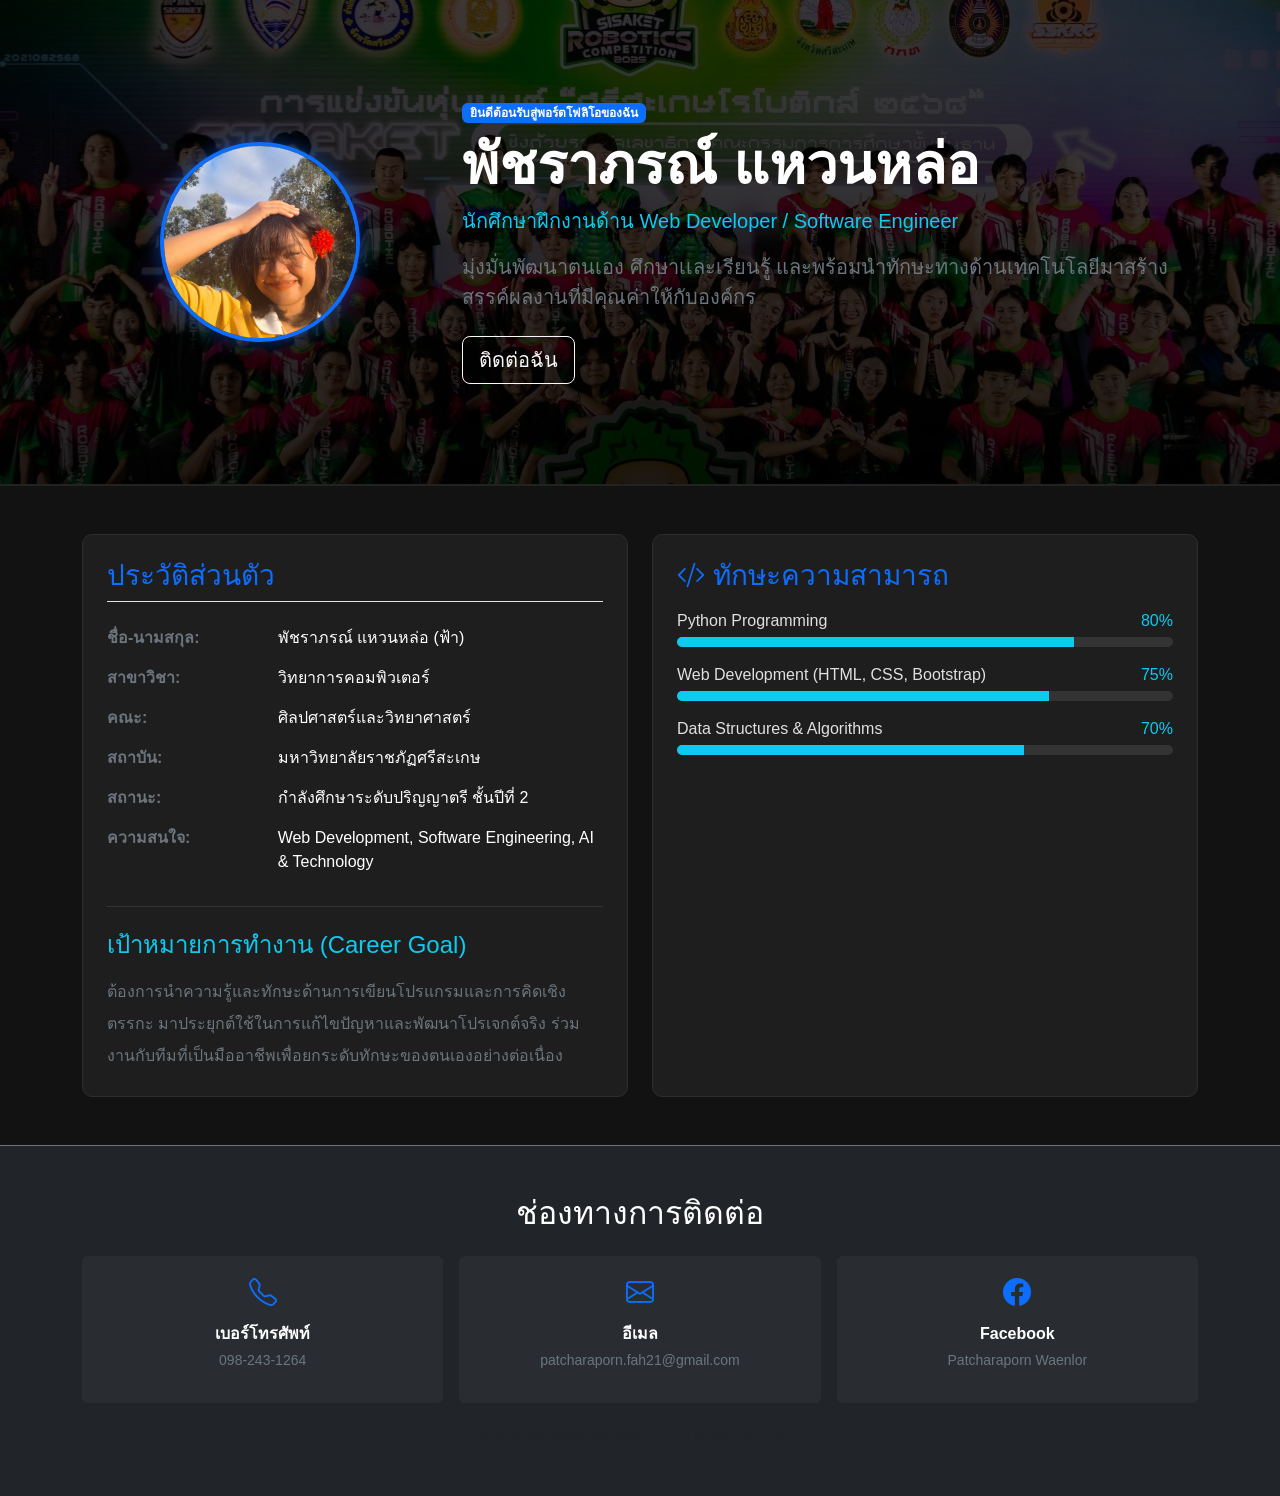
==== index.html @ 84459c8b "work commit" ====
<!DOCTYPE html>
<html lang="th">

<head>
    <meta charset="UTF-8">
    <meta name="viewport" content="width=device-width, initial-scale=1.0">
    <title>Resume - สมัครงาน</title>
    <link href="https://cdn.jsdelivr.net/npm/bootstrap@5.3.2/dist/css/bootstrap.min.css" rel="stylesheet">
    <link rel="stylesheet" href="https://cdn.jsdelivr.net/npm/bootstrap-icons@1.11.1/font/bootstrap-icons.css">

    <style>
        body {
            background-color: #121212;
            /* พื้นหลังสีดำเข้ม */
            color: #e0e0e0;
            /* ตัวอักษรสีขาวนวล อ่านง่าย */
            font-family: 'Segoe UI', Tahoma, Geneva, Verdana, sans-serif;
        }

        /* สไตล์สำหรับ Hero Section (พื้นหลังรูปภาพกลุ่มกิจกรรม) */
        .hero-section {
            background: linear-gradient(rgba(0, 0, 0, 0.75), rgba(0, 0, 0, 0.85)), url('719851928_27039011022431232_2457477531549221813_n.jpg') no-repeat center center/cover;
            padding: 100px 0;
            border-bottom: 2px solid #222;
        }

        /* รูปโปรไฟล์ (รูปเสื้อสีเหลือง) */
        .profile-img {
            width: 200px;
            height: 200px;
            object-fit: cover;
            object-position: center 85%;
            border: 4px solid #0d6efd;
            /* เส้นขอบสีน้ำเงิน Bootstrap */
            box-shadow: 0px 0px 20px rgba(13, 110, 253, 0.5);
        }

        /* การ์ดในส่วนเนื้อหา */
        .card-custom {
            background-color: #1e1e1e;
            border: 1px solid #2d2d2d;
            border-radius: 10px;
            color: #e0e0e0;
            transition: transform 0.3s;
        }

        .card-custom:hover {
            transform: translateY(-5px);
            /* ลูกเล่นขยับขึ้นเมื่อเอาเมาส์วาง */
        }

        /* สไตล์พิเศษสำหรับลิงก์และกล่องในส่วนติดต่อ */
        .contact-link {
            text-decoration: none;
            color: inherit;
            display: block;
        }

        .contact-card {
            transition: background-color 0.3s, transform 0.2s;
        }

        .contact-card:hover {
            background-color: rgba(13, 110, 253, 0.15) !important;
            transform: scale(1.03);
            /* ขยายใหญ่ขึ้นเล็กน้อยเวลาเมาส์ชี้ */
        }
    </style>
</head>

<body>

    <header class="hero-section text-center text-md-start">
        <div class="container">
            <div class="row align-items-center">
                <div class="col-md-4 text-center mb-4 mb-md-0">
                    <img src="719532316_2235147657306105_5451589519762716759_n.jpg" alt="Profile Picture"
                        class="rounded-circle profile-img">
                </div>
                <div class="col-md-8">
                    <span class="badge bg-primary mb-2">ยินดีต้อนรับสู่พอร์ตโฟลิโอของฉัน</span>
                    <h1 class="display-4 fw-bold text-white">พัชราภรณ์ แหวนหล่อ</h1>
                    <p class="lead text-info">นักศึกษาฝึกงานด้าน Web Developer / Software Engineer</p>
                    <p class="text-secondary fs-5">
                        มุ่งมั่นพัฒนาตนเอง ศึกษาเเละเรียนรู้
                        และพร้อมนำทักษะทางด้านเทคโนโลยีมาสร้างสรรค์ผลงานที่มีคุณค่าให้กับองค์กร
                    </p>
                    <a href="#contact" class="btn btn-outline-light btn-lg mt-2">ติดต่อฉัน</a>
                </div>
            </div>
        </div>
    </header>

    <main class="container my-5">
        <div class="row g-4">

            <div class="col-md-6">
                <div class="card card-custom h-100 p-4">
                    <h3 class="text-primary mb-4 border-bottom pb-2">ประวัติส่วนตัว</h3>

                    <div class="row g-3 mb-2">
                        <div class="col-sm-4 text-secondary fw-bold">ชื่อ-นามสกุล:</div>
                        <div class="col-sm-8 text-white">พัชราภรณ์ แหวนหล่อ (ฟ้า)</div>

                        <div class="col-sm-4 text-secondary fw-bold">สาขาวิชา:</div>
                        <div class="col-sm-8 text-white">วิทยาการคอมพิวเตอร์</div>

                        <div class="col-sm-4 text-secondary fw-bold">คณะ:</div>
                        <div class="col-sm-8 text-white">ศิลปศาสตร์และวิทยาศาสตร์</div>

                        <div class="col-sm-4 text-secondary fw-bold">สถาบัน:</div>
                        <div class="col-sm-8 text-white">มหาวิทยาลัยราชภัฏศรีสะเกษ</div>

                        <div class="col-sm-4 text-secondary fw-bold">สถานะ:</div>
                        <div class="col-sm-8 text-white">กำลังศึกษาระดับปริญญาตรี ชั้นปีที่ 2</div>

                        <div class="col-sm-4 text-secondary fw-bold">ความสนใจ:</div>
                        <div class="col-sm-8 text-white">Web Development, Software Engineering, AI & Technology</div>
                    </div>

                    <hr class="text-secondary my-4">

                    <h4 class="text-info mb-3">เป้าหมายการทำงาน (Career Goal)</h4>
                    <p class="text-secondary lh-lg mb-0">
                        ต้องการนำความรู้และทักษะด้านการเขียนโปรแกรมและการคิดเชิงตรรกะ
                        มาประยุกต์ใช้ในการแก้ไขปัญหาและพัฒนาโปรเจกต์จริง
                        ร่วมงานกับทีมที่เป็นมืออาชีพเพื่อยกระดับทักษะของตนเองอย่างต่อเนื่อง
                    </p>
                </div>
            </div>

            <div class="col-md-6">
                <div class="card card-custom h-100 p-4">
                    <h3 class="text-primary mb-3"><i class="bi bi-code-slash me-2"></i>ทักษะความสามารถ</h3>

                    <div class="mb-3">
                        <div class="d-flex justify-content-between mb-1">
                            <span>Python Programming</span>
                            <span class="text-info">80%</span>
                        </div>
                        <div class="progress" style="height: 10px; background-color: #333;">
                            <div class="progress-bar bg-info" style="width: 80%"></div>
                        </div>
                    </div>

                    <div class="mb-3">
                        <div class="d-flex justify-content-between mb-1">
                            <span>Web Development (HTML, CSS, Bootstrap)</span>
                            <span class="text-info">75%</span>
                        </div>
                        <div class="progress" style="height: 10px; background-color: #333;">
                            <div class="progress-bar bg-info" style="width: 75%"></div>
                        </div>
                    </div>

                    <div class="mb-3">
                        <div class="d-flex justify-content-between mb-1">
                            <span>Data Structures & Algorithms</span>
                            <span class="text-info">70%</span>
                        </div>
                        <div class="progress" style="height: 10px; background-color: #333;">
                            <div class="progress-bar bg-info" style="width: 70%"></div>
                        </div>
                    </div>
                </div>
            </div>

        </div>
    </main>

    <footer id="contact" class="bg-dark text-center py-5 border-top border-secondary">
        <div class="container">
            <h2 class="text-white mb-4">ช่องทางการติดต่อ</h2>
            <div class="row justify-content-center g-3 mb-4">
                <div class="col-md-4 col-sm-6">
                    <a href="tel:0982431264" class="contact-link">
                        <div class="p-3 bg-secondary bg-opacity-10 rounded contact-card text-center h-100">
                            <i class="bi bi-telephone text-primary fs-3"></i>
                            <p class="mt-2 mb-0 fw-bold text-white">เบอร์โทรศัพท์</p>
                            <p class="text-secondary small mt-1">098-243-1264</p>
                        </div>
                    </a>
                </div>
                <div class="col-md-4 col-sm-6">
                    <a href="mailto:patcharaporn.fah21@gmail.com" class="contact-link">
                        <div class="p-3 bg-secondary bg-opacity-10 rounded contact-card text-center h-100">
                            <i class="bi bi-envelope text-primary fs-3"></i>
                            <p class="mt-2 mb-0 fw-bold text-white">อีเมล</p>
                            <p class="text-secondary small mt-1">patcharaporn.fah21@gmail.com</p>
                        </div>
                    </a>
                </div>
                <div class="col-md-4 col-sm-6">
                    <a href="https://www.facebook.com/your.username" target="_blank" class="contact-link">
                        <div class="p-3 bg-secondary bg-opacity-10 rounded contact-card text-center h-100">
                            <i class="bi bi-facebook text-primary fs-3"></i>
                            <p class="mt-2 mb-0 fw-bold text-white">Facebook</p>
                            <p class="text-secondary small mt-1">Patcharaporn Waenlor</p>
                        </div>
                    </a>
                </div>
            </div>
            <p class="text-muted small mb-0">&copy; 2026 Patcharaporn Waenlor. All Rights Reserved.</p>
        </div>
    </footer>

    <script src="https://cdn.jsdelivr.net/npm/bootstrap@5.3.2/dist/js/bootstrap.bundle.min.js"></script>
</body>

</html>
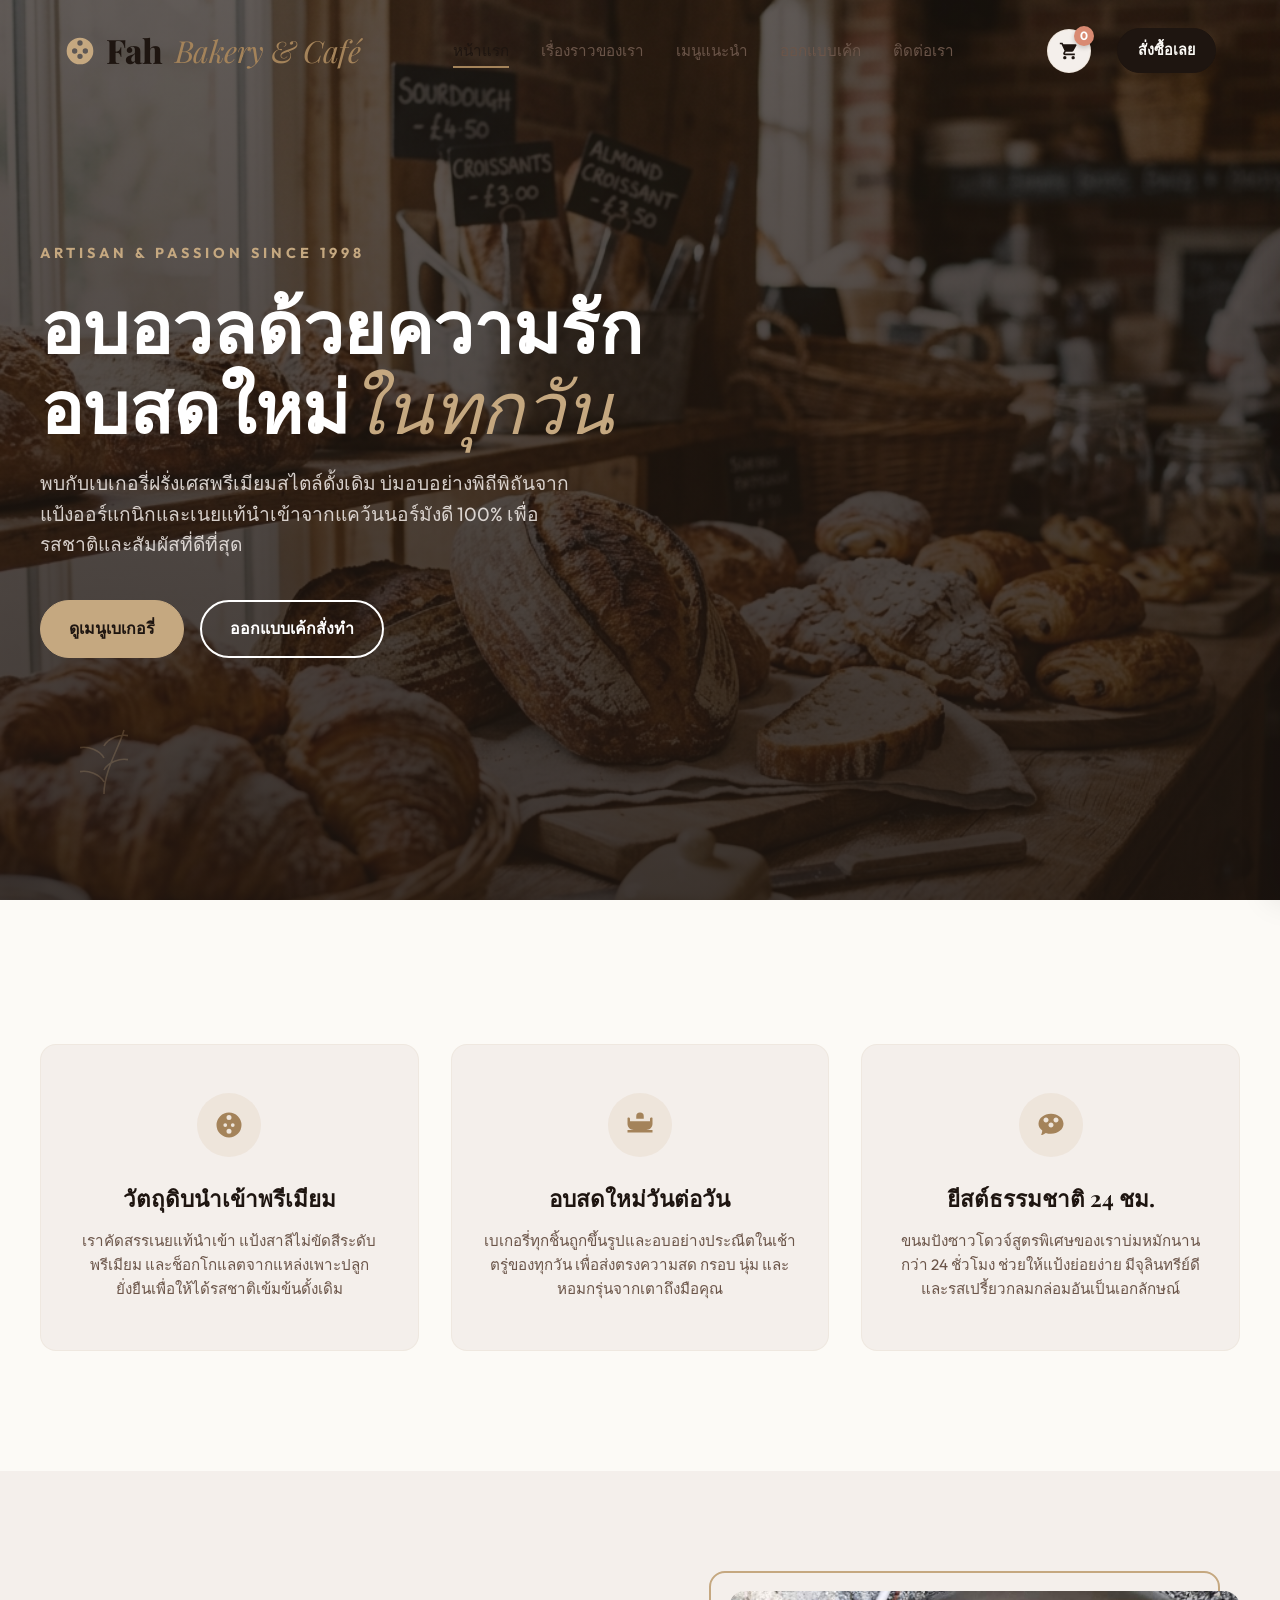
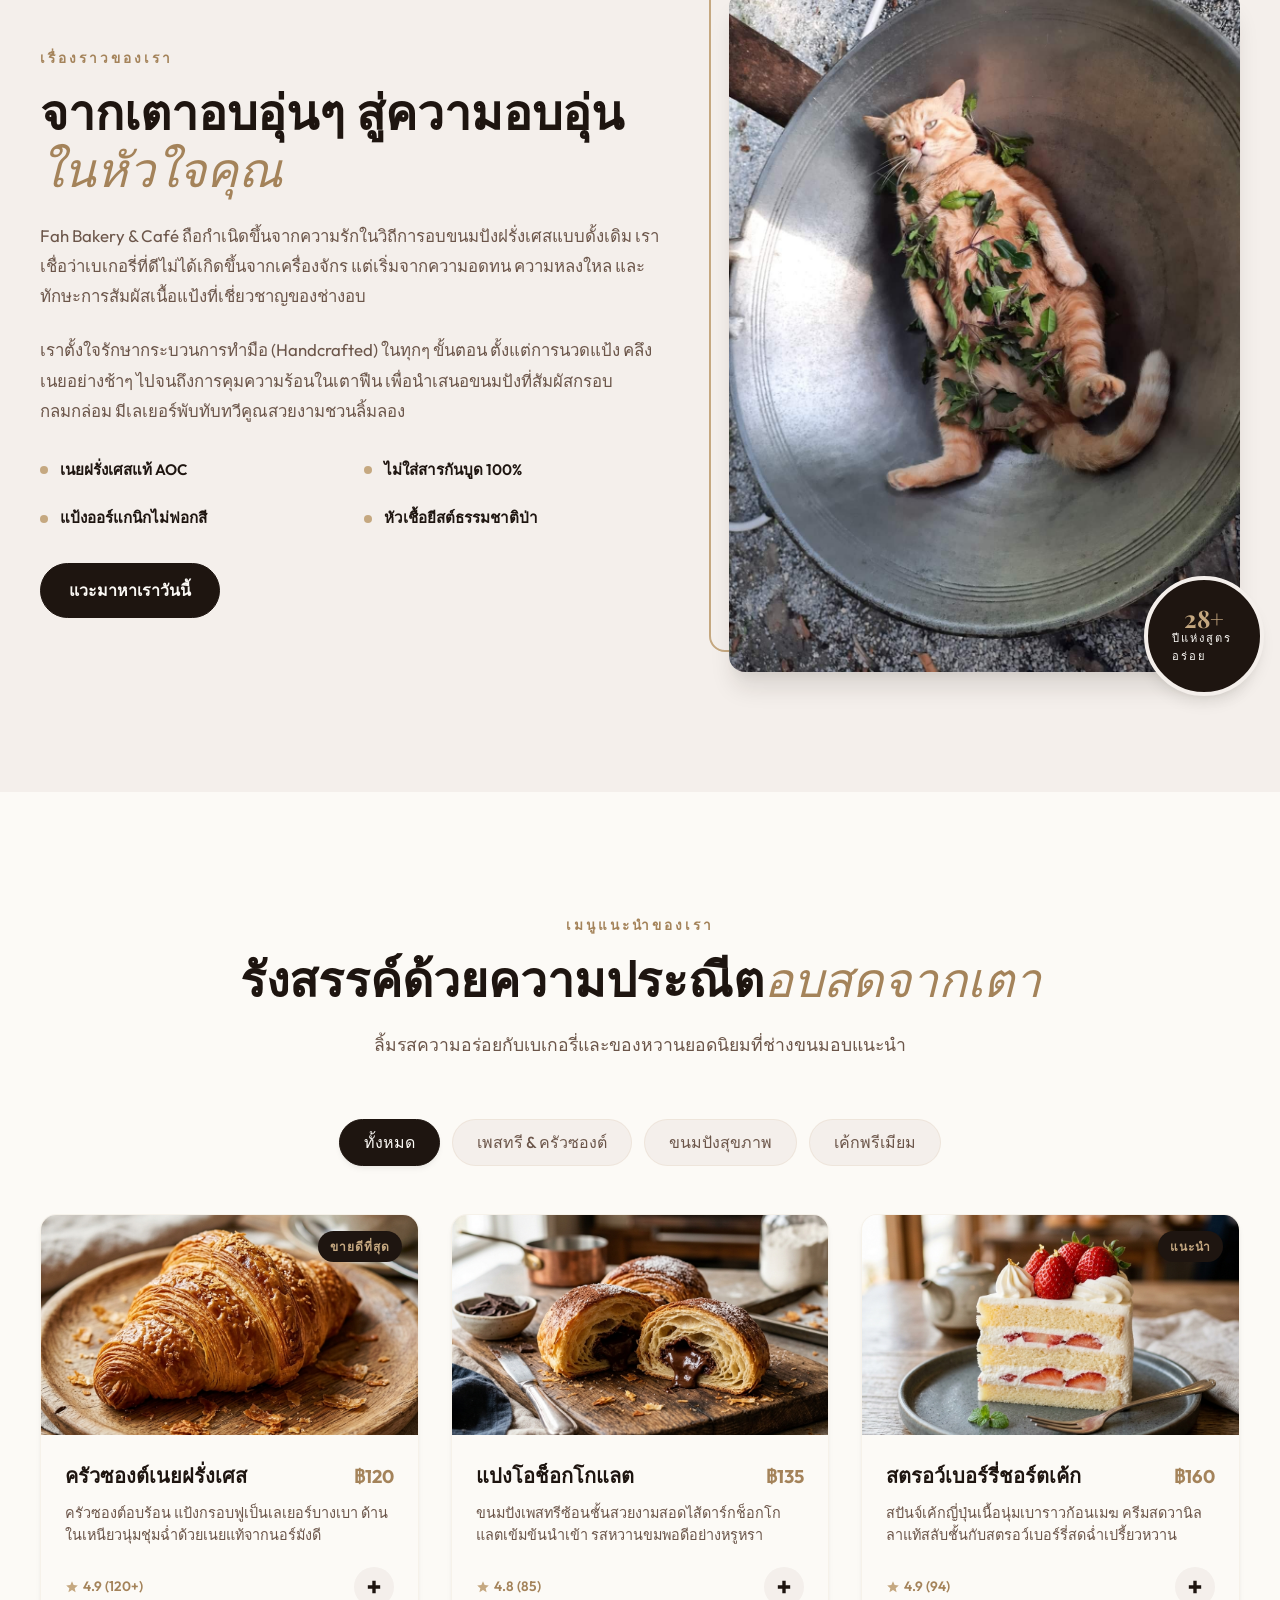
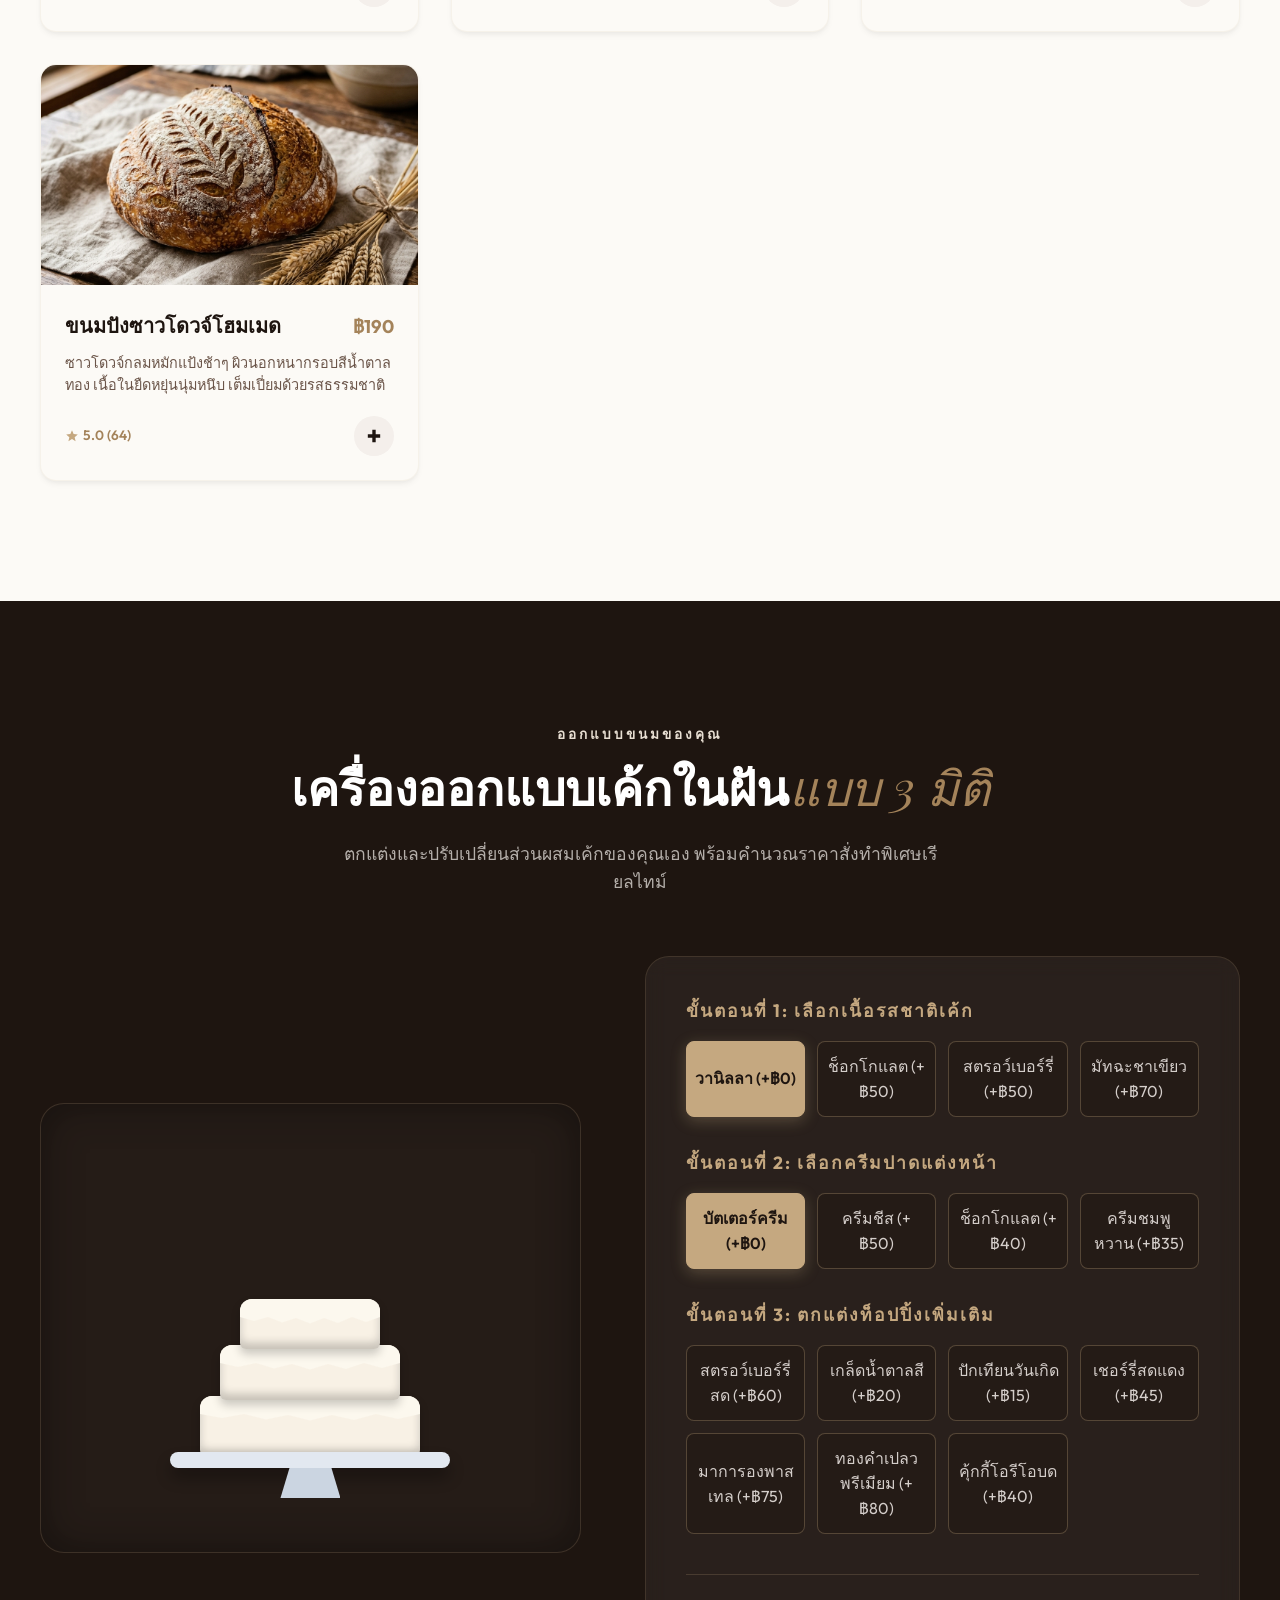
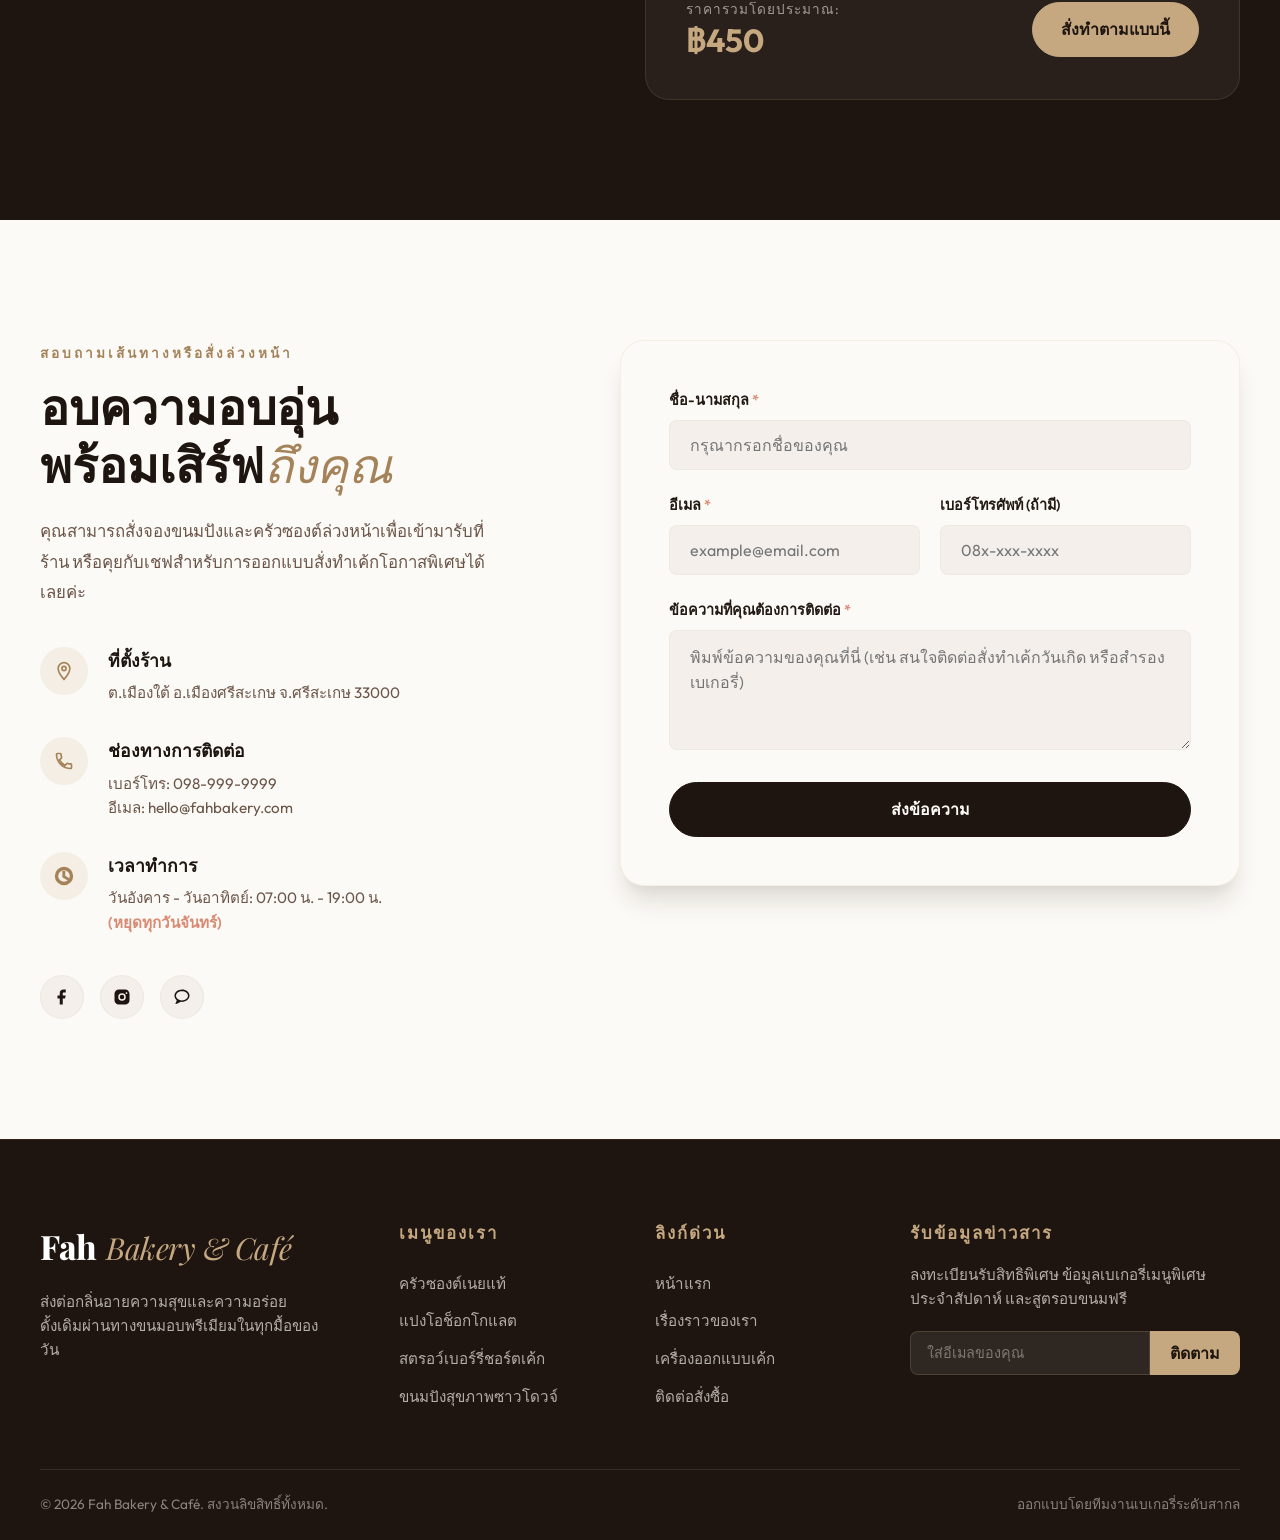
==== commit dd114188: "send homework" ====
--- a/index.html
+++ b/index.html
@@ -4,207 +4,719 @@
 <head>
     <meta charset="UTF-8">
     <meta name="viewport" content="width=device-width, initial-scale=1.0">
-    <title>Resume - สมัครงาน</title>
-    <link href="https://cdn.jsdelivr.net/npm/bootstrap@5.3.2/dist/css/bootstrap.min.css" rel="stylesheet">
-    <link rel="stylesheet" href="https://cdn.jsdelivr.net/npm/bootstrap-icons@1.11.1/font/bootstrap-icons.css">
-
-    <style>
-        body {
-            background-color: #121212;
-            /* พื้นหลังสีดำเข้ม */
-            color: #e0e0e0;
-            /* ตัวอักษรสีขาวนวล อ่านง่าย */
-            font-family: 'Segoe UI', Tahoma, Geneva, Verdana, sans-serif;
-        }
-
-        /* สไตล์สำหรับ Hero Section (พื้นหลังรูปภาพกลุ่มกิจกรรม) */
-        .hero-section {
-            background: linear-gradient(rgba(0, 0, 0, 0.75), rgba(0, 0, 0, 0.85)), url('719851928_27039011022431232_2457477531549221813_n.jpg') no-repeat center center/cover;
-            padding: 100px 0;
-            border-bottom: 2px solid #222;
-        }
-
-        /* รูปโปรไฟล์ (รูปเสื้อสีเหลือง) */
-        .profile-img {
-            width: 200px;
-            height: 200px;
-            object-fit: cover;
-            object-position: center 85%;
-            border: 4px solid #0d6efd;
-            /* เส้นขอบสีน้ำเงิน Bootstrap */
-            box-shadow: 0px 0px 20px rgba(13, 110, 253, 0.5);
-        }
-
-        /* การ์ดในส่วนเนื้อหา */
-        .card-custom {
-            background-color: #1e1e1e;
-            border: 1px solid #2d2d2d;
-            border-radius: 10px;
-            color: #e0e0e0;
-            transition: transform 0.3s;
-        }
-
-        .card-custom:hover {
-            transform: translateY(-5px);
-            /* ลูกเล่นขยับขึ้นเมื่อเอาเมาส์วาง */
-        }
-
-        /* สไตล์พิเศษสำหรับลิงก์และกล่องในส่วนติดต่อ */
-        .contact-link {
-            text-decoration: none;
-            color: inherit;
-            display: block;
-        }
-
-        .contact-card {
-            transition: background-color 0.3s, transform 0.2s;
-        }
-
-        .contact-card:hover {
-            background-color: rgba(13, 110, 253, 0.15) !important;
-            transform: scale(1.03);
-            /* ขยายใหญ่ขึ้นเล็กน้อยเวลาเมาส์ชี้ */
-        }
-    </style>
+    <title>Fah Bakery & Café | ร้านเบเกอรี่พรีเมียมสไตล์ฝรั่งเศส อบสดใหม่ทุกวัน</title>
+    <meta name="description"
+        content="สัมผัสรสชาติความอร่อยระดับพรีเมียมจากเบเกอรี่อบสดใหม่สไตล์ปารีเซียง ครัวซองต์เนยแท้ เค้กวันเกิดออกแบบเองได้ และขนมปังซาวโดวจ์ธรรมชาติที่ Fah Bakery & Café">
+    <link rel="stylesheet" href="style.css">
 </head>
 
 <body>
 
-    <header class="hero-section text-center text-md-start">
+    <!-- --- HEADER / NAV BAR --- -->
+    <header>
+        <div class="nav-container">
+            <a href="#home" class="logo">
+                <svg class="logo-icon" viewBox="0 0 24 24">
+                    <path
+                        d="M12,2A10,10 0 0,0 2,12A10,10 0 0,0 12,22A10,10 0 0,0 22,12A10,10 0 0,0 12,2M12,4A2,2 0 0,1 14,6A2,2 0 0,1 12,8A2,2 0 0,1 10,6A2,2 0 0,1 12,4M12,18A2,2 0 0,1 10,16A2,2 0 0,1 12,14A2,2 0 0,1 14,16A2,2 0 0,1 12,18M16,10A2,2 0 0,1 18,12A2,2 0 0,1 16,14A2,2 0 0,1 14,12A2,2 0 0,1 16,10M8,10A2,2 0 0,1 10,12A2,2 0 0,1 8,14A2,2 0 0,1 6,12A2,2 0 0,1 8,10Z" />
+                </svg>
+                Fah <span>Bakery & Café</span>
+            </a>
+
+            <ul class="nav-links" id="navLinks">
+                <li><a href="#home" class="active">หน้าแรก</a></li>
+                <li><a href="#story">เรื่องราวของเรา</a></li>
+                <li><a href="#menu">เมนูแนะนํา</a></li>
+                <li><a href="#customizer">ออกแบบเค้ก</a></li>
+                <li><a href="#contact">ติดต่อเรา</a></li>
+            </ul>
+
+            <div class="nav-actions">
+                <button class="cart-trigger" id="cartTrigger" aria-label="เปิดตะกร้าสินค้า" style="margin-right: 10px;">
+                    <svg viewBox="0 0 24 24" style="width:20px; height:20px; fill:currentColor;">
+                        <path
+                            d="M17,18A2,2 0 0,1 19,20A2,2 0 0,1 17,22C15.89,22 15,21.1 15,20C15,18.89 15.89,18 17,18M1,2H4.27L5.21,4H20A1,1 0 0,1 21,5C21,5.17 20.95,5.34 20.88,5.5L17.3,11.97C16.96,12.58 16.3,13 15.55,13H8.1L7.2,14.63L7.17,14.75A0.25,0.25 0 0,0 7.42,15H19V17H7A2,2 0 0,1 5,15C5,14.65 5.09,14.32 5.24,14.04L6.6,11.59L3,4H1V2M7,18A2,2 0 0,1 9,20A2,2 0 0,1 7,22C5.89,22 5,21.1 5,20C5,18.89 5.89,18 7,18Z" />
+                    </svg>
+                    <span class="cart-badge" id="cartBadge">0</span>
+                </button>
+                <a href="#menu" class="btn btn-primary" style="padding: 10px 20px; font-size: 0.9rem;">สั่งซื้อเลย</a>
+                <button class="menu-toggle" id="menuToggle" aria-label="Toggle Menu">
+                    <span></span>
+                    <span></span>
+                    <span></span>
+                </button>
+            </div>
+        </div>
+    </header>
+
+    <!-- --- HERO SECTION --- -->
+    <section id="home" class="hero">
+        <div class="hero-bg"></div>
+        <div class="floating-element wheat-float-1">
+            <svg viewBox="0 0 100 100" fill="none" stroke="rgba(197, 168, 128, 0.4)" stroke-width="2">
+                <path
+                    d="M50 90 C50 60 70 30 75 10 M50 75 C45 65 30 60 20 62 M50 60 C55 50 70 45 80 47 M50 45 C45 35 30 30 20 32 M50 30 C55 20 70 15 80 17" />
+            </svg>
+        </div>
+
         <div class="container">
-            <div class="row align-items-center">
-                <div class="col-md-4 text-center mb-4 mb-md-0">
-                    <img src="719532316_2235147657306105_5451589519762716759_n.jpg" alt="Profile Picture"
-                        class="rounded-circle profile-img">
-                </div>
-                <div class="col-md-8">
-                    <span class="badge bg-primary mb-2">ยินดีต้อนรับสู่พอร์ตโฟลิโอของฉัน</span>
-                    <h1 class="display-4 fw-bold text-white">พัชราภรณ์ แหวนหล่อ</h1>
-                    <p class="lead text-info">นักศึกษาฝึกงานด้าน Web Developer / Software Engineer</p>
-                    <p class="text-secondary fs-5">
-                        มุ่งมั่นพัฒนาตนเอง ศึกษาเเละเรียนรู้
-                        และพร้อมนำทักษะทางด้านเทคโนโลยีมาสร้างสรรค์ผลงานที่มีคุณค่าให้กับองค์กร
-                    </p>
-                    <a href="#contact" class="btn btn-outline-light btn-lg mt-2">ติดต่อฉัน</a>
-                </div>
-            </div>
-        </div>
-    </header>
-
-    <main class="container my-5">
-        <div class="row g-4">
-
-            <div class="col-md-6">
-                <div class="card card-custom h-100 p-4">
-                    <h3 class="text-primary mb-4 border-bottom pb-2">ประวัติส่วนตัว</h3>
-
-                    <div class="row g-3 mb-2">
-                        <div class="col-sm-4 text-secondary fw-bold">ชื่อ-นามสกุล:</div>
-                        <div class="col-sm-8 text-white">พัชราภรณ์ แหวนหล่อ (ฟ้า)</div>
-
-                        <div class="col-sm-4 text-secondary fw-bold">สาขาวิชา:</div>
-                        <div class="col-sm-8 text-white">วิทยาการคอมพิวเตอร์</div>
-
-                        <div class="col-sm-4 text-secondary fw-bold">คณะ:</div>
-                        <div class="col-sm-8 text-white">ศิลปศาสตร์และวิทยาศาสตร์</div>
-
-                        <div class="col-sm-4 text-secondary fw-bold">สถาบัน:</div>
-                        <div class="col-sm-8 text-white">มหาวิทยาลัยราชภัฏศรีสะเกษ</div>
-
-                        <div class="col-sm-4 text-secondary fw-bold">สถานะ:</div>
-                        <div class="col-sm-8 text-white">กำลังศึกษาระดับปริญญาตรี ชั้นปีที่ 2</div>
-
-                        <div class="col-sm-4 text-secondary fw-bold">ความสนใจ:</div>
-                        <div class="col-sm-8 text-white">Web Development, Software Engineering, AI & Technology</div>
-                    </div>
-
-                    <hr class="text-secondary my-4">
-
-                    <h4 class="text-info mb-3">เป้าหมายการทำงาน (Career Goal)</h4>
-                    <p class="text-secondary lh-lg mb-0">
-                        ต้องการนำความรู้และทักษะด้านการเขียนโปรแกรมและการคิดเชิงตรรกะ
-                        มาประยุกต์ใช้ในการแก้ไขปัญหาและพัฒนาโปรเจกต์จริง
-                        ร่วมงานกับทีมที่เป็นมืออาชีพเพื่อยกระดับทักษะของตนเองอย่างต่อเนื่อง
-                    </p>
-                </div>
-            </div>
-
-            <div class="col-md-6">
-                <div class="card card-custom h-100 p-4">
-                    <h3 class="text-primary mb-3"><i class="bi bi-code-slash me-2"></i>ทักษะความสามารถ</h3>
-
-                    <div class="mb-3">
-                        <div class="d-flex justify-content-between mb-1">
-                            <span>Python Programming</span>
-                            <span class="text-info">80%</span>
-                        </div>
-                        <div class="progress" style="height: 10px; background-color: #333;">
-                            <div class="progress-bar bg-info" style="width: 80%"></div>
-                        </div>
-                    </div>
-
-                    <div class="mb-3">
-                        <div class="d-flex justify-content-between mb-1">
-                            <span>Web Development (HTML, CSS, Bootstrap)</span>
-                            <span class="text-info">75%</span>
-                        </div>
-                        <div class="progress" style="height: 10px; background-color: #333;">
-                            <div class="progress-bar bg-info" style="width: 75%"></div>
-                        </div>
-                    </div>
-
-                    <div class="mb-3">
-                        <div class="d-flex justify-content-between mb-1">
-                            <span>Data Structures & Algorithms</span>
-                            <span class="text-info">70%</span>
-                        </div>
-                        <div class="progress" style="height: 10px; background-color: #333;">
-                            <div class="progress-bar bg-info" style="width: 70%"></div>
-                        </div>
-                    </div>
-                </div>
-            </div>
-
-        </div>
-    </main>
-
-    <footer id="contact" class="bg-dark text-center py-5 border-top border-secondary">
+            <div class="hero-content">
+                <span class="hero-tagline">Artisan & Passion Since 1998</span>
+                <h1 class="hero-title">อบอวลด้วยความรัก<br>อบสดใหม่<span>ในทุกวัน</span></h1>
+                <p class="hero-desc">พบกับเบเกอรี่ฝรั่งเศสพรีเมียมสไตล์ดั้งเดิม
+                    บ่มอบอย่างพิถีพิถันจากแป้งออร์แกนิกและเนยแท้นำเข้าจากแคว้นนอร์มังดี 100%
+                    เพื่อรสชาติและสัมผัสที่ดีที่สุด</p>
+                <div class="hero-ctas">
+                    <a href="#menu" class="btn btn-accent">ดูเมนูเบเกอรี่</a>
+                    <a href="#customizer" class="btn btn-secondary"
+                        style="border-color: #FFF; color: #FFF;">ออกแบบเค้กสั่งทำ</a>
+                </div>
+            </div>
+        </div>
+    </section>
+
+    <!-- --- VALUES / FEATURES SECTION --- -->
+    <section class="section">
         <div class="container">
-            <h2 class="text-white mb-4">ช่องทางการติดต่อ</h2>
-            <div class="row justify-content-center g-3 mb-4">
-                <div class="col-md-4 col-sm-6">
-                    <a href="tel:0982431264" class="contact-link">
-                        <div class="p-3 bg-secondary bg-opacity-10 rounded contact-card text-center h-100">
-                            <i class="bi bi-telephone text-primary fs-3"></i>
-                            <p class="mt-2 mb-0 fw-bold text-white">เบอร์โทรศัพท์</p>
-                            <p class="text-secondary small mt-1">098-243-1264</p>
-                        </div>
-                    </a>
-                </div>
-                <div class="col-md-4 col-sm-6">
-                    <a href="mailto:patcharaporn.fah21@gmail.com" class="contact-link">
-                        <div class="p-3 bg-secondary bg-opacity-10 rounded contact-card text-center h-100">
-                            <i class="bi bi-envelope text-primary fs-3"></i>
-                            <p class="mt-2 mb-0 fw-bold text-white">อีเมล</p>
-                            <p class="text-secondary small mt-1">patcharaporn.fah21@gmail.com</p>
-                        </div>
-                    </a>
-                </div>
-                <div class="col-md-4 col-sm-6">
-                    <a href="https://www.facebook.com/your.username" target="_blank" class="contact-link">
-                        <div class="p-3 bg-secondary bg-opacity-10 rounded contact-card text-center h-100">
-                            <i class="bi bi-facebook text-primary fs-3"></i>
-                            <p class="mt-2 mb-0 fw-bold text-white">Facebook</p>
-                            <p class="text-secondary small mt-1">Patcharaporn Waenlor</p>
-                        </div>
-                    </a>
-                </div>
-            </div>
-            <p class="text-muted small mb-0">&copy; 2026 Patcharaporn Waenlor. All Rights Reserved.</p>
+            <div class="values-grid reveal">
+                <!-- Card 1 -->
+                <div class="value-card">
+                    <div class="value-icon-wrapper">
+                        <svg class="value-icon" viewBox="0 0 24 24">
+                            <path
+                                d="M12,2A10,10 0 0,0 2,12A10,10 0 0,0 12,22A10,10 0 0,0 22,12A10,10 0 0,0 12,2M12,4A2,2 0 0,1 14,6A2,2 0 0,1 12,8A2,2 0 0,1 10,6A2,2 0 0,1 12,4M15,10.5A1.5,1.5 0 0,1 16.5,12A1.5,1.5 0 0,1 15,13.5A1.5,1.5 0 0,1 13.5,12A1.5,1.5 0 0,1 15,10.5M9,10.5A1.5,1.5 0 0,1 10.5,12A1.5,1.5 0 0,1 9,13.5A1.5,1.5 0 0,1 7.5,12A1.5,1.5 0 0,1 9,10.5M12,15A2,2 0 0,1 14,17A2,2 0 0,1 12,19A2,2 0 0,1 10,17A2,2 0 0,1 12,15Z" />
+                        </svg>
+                    </div>
+                    <h3>วัตถุดิบนำเข้าพรีเมียม</h3>
+                    <p>เราคัดสรรเนยแท้นำเข้า แป้งสาลีไม่ขัดสีระดับพรีเมียม
+                        และช็อกโกแลตจากแหล่งเพาะปลูกยั่งยืนเพื่อให้ได้รสชาติเข้มข้นดั้งเดิม</p>
+                </div>
+
+                <!-- Card 2 -->
+                <div class="value-card">
+                    <div class="value-icon-wrapper">
+                        <svg class="value-icon" viewBox="0 0 24 24">
+                            <path
+                                d="M2,16H22V18H2V16M21.5,6C21.78,6 22,6.22 22,6.5V11C22,13.76 19.76,16 17,16H7C4.24,16 2,13.76 2,11V6.5C2,6.22 2.22,6 2.5,6H3C3.5,6 4,6.5 4,7V9H20V7C20,6.5 20.5,6 21,6H21.5M12,2A3,3 0 0,1 15,5V7H9V5A3,3 0 0,1 12,2Z" />
+                        </svg>
+                    </div>
+                    <h3>อบสดใหม่วันต่อวัน</h3>
+                    <p>เบเกอรี่ทุกชิ้นถูกขึ้นรูปและอบอย่างประณีตในเช้าตรู่ของทุกวัน เพื่อส่งตรงความสด กรอบ นุ่ม
+                        และหอมกรุ่นจากเตาถึงมือคุณ</p>
+                </div>
+
+                <!-- Card 3 -->
+                <div class="value-card">
+                    <div class="value-icon-wrapper">
+                        <svg class="value-icon" viewBox="0 0 24 24">
+                            <path
+                                d="M12 3C6.5 3 2 6.5 2 11C2 13.1 3.1 15 5 16.3C5 17.5 4.3 19.4 4.1 20C4.9 20 6.7 19.1 7.8 18.3C9.1 18.7 10.5 19 12 19C17.5 19 22 15.5 22 11S17.5 3 12 3M12 14C10.9 14 10 13.1 10 12C10 10.9 10.9 10 12 10C13.1 10 14 10.9 14 12C14 13.1 13.1 14 12 14M16 10C14.9 10 14 9.1 14 8C14 6.9 14.9 6 16 6C17.1 6 18 6.9 18 8C18 9.1 17.1 10 16 10M8 10C6.9 10 6 9.1 6 8C6 6.9 6.9 6 8 6C9.1 6 10 6.9 10 8C10 9.1 9.1 10 8 10Z" />
+                        </svg>
+                    </div>
+                    <h3>ยีสต์ธรรมชาติ 24 ชม.</h3>
+                    <p>ขนมปังซาวโดวจ์สูตรพิเศษของเราบ่มหมักนานกว่า 24 ชั่วโมง ช่วยให้แป้งย่อยง่าย
+                        มีจุลินทรีย์ดีและรสเปรี้ยวกลมกล่อมอันเป็นเอกลักษณ์</p>
+                </div>
+            </div>
+        </div>
+    </section>
+
+    <!-- --- STORY / ABOUT SECTION --- -->
+    <section id="story" class="section story">
+        <div class="container">
+            <div class="story-grid">
+                <div class="story-content reveal">
+                    <span class="section-tag">เรื่องราวของเรา</span>
+                    <h2 class="section-title">จากเตาอบอุ่นๆ สู่ความอบอุ่น<span>ในหัวใจคุณ</span></h2>
+                    <p class="story-text">Fah Bakery & Café ถือกำเนิดขึ้นจากความรักในวิถีการอบขนมปังฝรั่งเศสแบบดั้งเดิม
+                        เราเชื่อว่าเบเกอรี่ที่ดีไม่ได้เกิดขึ้นจากเครื่องจักร แต่เริ่มจากความอดทน ความหลงใหล
+                        และทักษะการสัมผัสเนื้อแป้งที่เชี่ยวชาญของช่างอบ</p>
+                    <p class="story-text">เราตั้งใจรักษากระบวนการทำมือ (Handcrafted) ในทุกๆ ขั้นตอน ตั้งแต่การนวดแป้ง
+                        คลึงเนยอย่างช้าๆ ไปจนถึงการคุมความร้อนในเตาฟืน เพื่อนำเสนอขนมปังที่สัมผัสกรอบกลมกล่อม
+                        มีเลเยอร์พับทับทวีคูณสวยงามชวนลิ้มลอง</p>
+
+                    <div class="story-highlights">
+                        <div class="story-highlight-item">
+                            <span></span>
+                            <p>เนยฝรั่งเศสแท้ AOC</p>
+                        </div>
+                        <div class="story-highlight-item">
+                            <span></span>
+                            <p>ไม่ใส่สารกันบูด 100%</p>
+                        </div>
+                        <div class="story-highlight-item">
+                            <span></span>
+                            <p>แป้งออร์แกนิกไม่ฟอกสี</p>
+                        </div>
+                        <div class="story-highlight-item">
+                            <span></span>
+                            <p>หัวเชื้อยีสต์ธรรมชาติป่า</p>
+                        </div>
+                    </div>
+
+                    <a href="#contact" class="btn btn-primary">แวะมาหาเราวันนี้</a>
+                </div>
+
+                <div class="story-image-wrapper reveal" style="transition-delay: 0.2s;">
+                    <div class="story-image-bg"></div>
+                    <img src="assets/lamut.jpg" alt="น้องละมุดแมวส้มพรีเมียม" class="story-image-main">
+                    <div class="story-badge">
+                        <span>28+</span>
+                        <span>ปีแห่งสูตรอร่อย</span>
+                    </div>
+                </div>
+            </div>
+        </div>
+    </section>
+
+    <!-- --- MENU SECTION --- -->
+    <section id="menu" class="section">
+        <div class="container">
+            <div class="text-center">
+                <span class="section-tag">เมนูแนะนำของเรา</span>
+                <h2 class="section-title">รังสรรค์ด้วยความประณีต<span>อบสดจากเตา</span></h2>
+                <p class="section-subtitle">ลิ้มรสความอร่อยกับเบเกอรี่และของหวานยอดนิยมที่ช่างขนมอบแนะนํา</p>
+            </div>
+
+            <!-- Menu Filters -->
+            <div class="menu-filters">
+                <button class="filter-btn active" data-filter="all">ทั้งหมด</button>
+                <button class="filter-btn" data-filter="pastry">เพสทรี & ครัวซองต์</button>
+                <button class="filter-btn" data-filter="bread">ขนมปังสุขภาพ</button>
+                <button class="filter-btn" data-filter="cake">เค้กพรีเมียม</button>
+            </div>
+
+            <!-- Menu Grid -->
+            <div class="menu-grid reveal">
+                <!-- Item 1 -->
+                <div class="menu-card" data-category="pastry">
+                    <div class="menu-card-img-wrapper">
+                        <img src="assets/croissant.png" alt="ครัวซองต์เนยสดฝรั่งเศส">
+                        <span class="menu-card-badge">ขายดีที่สุด</span>
+                    </div>
+                    <div class="menu-card-content">
+                        <div class="menu-card-title-price">
+                            <h3>ครัวซองต์เนยฝรั่งเศส</h3>
+                            <span class="menu-card-price">฿120</span>
+                        </div>
+                        <p class="menu-card-desc">ครัวซองต์อบร้อน แป้งกรอบฟูเป็นเลเยอร์บางเบา
+                            ด้านในเหนียวนุ่มชุ่มฉ่ำด้วยเนยแท้จากนอร์มังดี</p>
+                        <div class="menu-card-action">
+                            <div class="menu-rating">
+                                <svg viewBox="0 0 24 24">
+                                    <path
+                                        d="M12,17.27L18.18,21L16.54,13.97L22,9.24L14.81,8.62L12,2L9.19,8.62L2,9.24L7.45,13.97L5.82,21L12,17.27Z" />
+                                </svg>
+                                <span>4.9 (120+)</span>
+                            </div>
+                            <div class="btn-add-cart" aria-label="เพิ่มครัวซองต์ลงในตะกร้า">
+                                <svg viewBox="0 0 24 24">
+                                    <path d="M19,13H13V19H11V13H5V11H11V5H13V11H19V13Z" />
+                                </svg>
+                            </div>
+                        </div>
+                    </div>
+                </div>
+
+                <!-- Item 2 -->
+                <div class="menu-card" data-category="pastry">
+                    <div class="menu-card-img-wrapper">
+                        <img src="assets/chocolate.png" alt="ช็อกโกแลตแปงโอช็อกโกแลต">
+                    </div>
+                    <div class="menu-card-content">
+                        <div class="menu-card-title-price">
+                            <h3>แปงโอช็อกโกแลต</h3>
+                            <span class="menu-card-price">฿135</span>
+                        </div>
+                        <p class="menu-card-desc">ขนมปังเพสทรีซ้อนชั้นสวยงามสอดไส้ดาร์กช็อกโกแลตเข้มข้นนำเข้า
+                            รสหวานขมพอดีอย่างหรูหรา</p>
+                        <div class="menu-card-action">
+                            <div class="menu-rating">
+                                <svg viewBox="0 0 24 24">
+                                    <path
+                                        d="M12,17.27L18.18,21L16.54,13.97L22,9.24L14.81,8.62L12,2L9.19,8.62L2,9.24L7.45,13.97L5.82,21L12,17.27Z" />
+                                </svg>
+                                <span>4.8 (85)</span>
+                            </div>
+                            <div class="btn-add-cart" aria-label="เพิ่มแปงโอช็อกโกแลตลงในตะกร้า">
+                                <svg viewBox="0 0 24 24">
+                                    <path d="M19,13H13V19H11V13H5V11H11V5H13V11H19V13Z" />
+                                </svg>
+                            </div>
+                        </div>
+                    </div>
+                </div>
+
+                <!-- Item 3 -->
+                <div class="menu-card" data-category="cake">
+                    <div class="menu-card-img-wrapper">
+                        <img src="assets/strawberry.png" alt="สตรอว์เบอร์รี่ชอร์ตเค้ก">
+                        <span class="menu-card-badge">แนะนำ</span>
+                    </div>
+                    <div class="menu-card-content">
+                        <div class="menu-card-title-price">
+                            <h3>สตรอว์เบอร์รี่ชอร์ตเค้ก</h3>
+                            <span class="menu-card-price">฿160</span>
+                        </div>
+                        <p class="menu-card-desc">สปันจ์เค้กญี่ปุ่นเนื้อนุ่มเบาราวก้อนเมฆ
+                            ครีมสดวานิลลาแท้สลับชั้นกับสตรอว์เบอร์รี่สดฉ่ำเปรี้ยวหวาน</p>
+                        <div class="menu-card-action">
+                            <div class="menu-rating">
+                                <svg viewBox="0 0 24 24">
+                                    <path
+                                        d="M12,17.27L18.18,21L16.54,13.97L22,9.24L14.81,8.62L12,2L9.19,8.62L2,9.24L7.45,13.97L5.82,21L12,17.27Z" />
+                                </svg>
+                                <span>4.9 (94)</span>
+                            </div>
+                            <div class="btn-add-cart" aria-label="เพิ่มสตรอว์เบอร์รี่ชอร์ตเค้กลงในตะกร้า">
+                                <svg viewBox="0 0 24 24">
+                                    <path d="M19,13H13V19H11V13H5V11H11V5H13V11H19V13Z" />
+                                </svg>
+                            </div>
+                        </div>
+                    </div>
+                </div>
+
+                <!-- Item 4 -->
+                <div class="menu-card" data-category="bread">
+                    <div class="menu-card-img-wrapper">
+                        <img src="assets/sourdough.png" alt="ขนมปังซาวโดวจ์ยีสต์ธรรมชาติ">
+                    </div>
+                    <div class="menu-card-content">
+                        <div class="menu-card-title-price">
+                            <h3>ขนมปังซาวโดวจ์โฮมเมด</h3>
+                            <span class="menu-card-price">฿190</span>
+                        </div>
+                        <p class="menu-card-desc">ซาวโดวจ์กลมหมักแป้งช้าๆ ผิวนอกหนากรอบสีน้ำตาลทอง
+                            เนื้อในยืดหยุ่นนุ่มหนึบ เต็มเปี่ยมด้วยรสธรรมชาติ</p>
+                        <div class="menu-card-action">
+                            <div class="menu-rating">
+                                <svg viewBox="0 0 24 24">
+                                    <path
+                                        d="M12,17.27L18.18,21L16.54,13.97L22,9.24L14.81,8.62L12,2L9.19,8.62L2,9.24L7.45,13.97L5.82,21L12,17.27Z" />
+                                </svg>
+                                <span>5.0 (64)</span>
+                            </div>
+                            <div class="btn-add-cart" aria-label="เพิ่มซาวโดวจ์ลงในตะกร้า">
+                                <svg viewBox="0 0 24 24">
+                                    <path d="M19,13H13V19H11V13H5V11H11V5H13V11H19V13Z" />
+                                </svg>
+                            </div>
+                        </div>
+                    </div>
+                </div>
+            </div>
+        </div>
+    </section>
+
+    <!-- --- DREAM CAKE CUSTOMIZER SECTION --- -->
+    <section id="customizer" class="section customizer">
+        <div class="container">
+            <div class="text-center">
+                <span class="section-tag" style="color: var(--accent-light);">ออกแบบขนมของคุณ</span>
+                <h2 class="section-title">เครื่องออกแบบเค้กในฝัน<span>แบบ 3 มิติ</span></h2>
+                <p class="section-subtitle">ตกแต่งและปรับเปลี่ยนส่วนผสมเค้กของคุณเอง พร้อมคำนวณราคาสั่งทำพิเศษเรียลไทม์
+                </p>
+            </div>
+
+            <div class="customizer-grid reveal">
+                <!-- Visual Cake Container -->
+                <div class="cake-visualizer-container">
+                    <div class="cake-visualizer">
+
+                        <!-- Cake layers from top to bottom -->
+                        <div class="cake-layer cake-layer-top flavor-vanilla">
+                            <div class="cake-cream cream-butter"></div>
+
+                            <!-- Toppings layer (Candles, Strawberries, Sprinkles) -->
+                            <div class="cake-toppings">
+                                <div class="topping-strawberry"></div>
+
+                                <div class="topping-sprinkle sprinkle-1"></div>
+                                <div class="topping-sprinkle sprinkle-2"></div>
+                                <div class="topping-sprinkle sprinkle-3"></div>
+                                <div class="topping-sprinkle sprinkle-4"></div>
+
+                                <div class="candle">
+                                    <div class="candle-flame"></div>
+                                </div>
+
+                                <!-- New Toppings -->
+                                <div class="topping-cherry"></div>
+
+                                <div class="topping-macaron macaron-1"></div>
+                                <div class="topping-macaron macaron-2"></div>
+
+                                <div class="topping-gold gold-1"></div>
+                                <div class="topping-gold gold-2"></div>
+                                <div class="topping-gold gold-3"></div>
+
+                                <div class="topping-oreo oreo-1"></div>
+                                <div class="topping-oreo oreo-2"></div>
+                            </div>
+                        </div>
+                        <div class="cake-layer cake-layer-middle flavor-vanilla">
+                            <div class="cake-cream cream-butter"></div>
+                        </div>
+                        <div class="cake-layer flavor-vanilla">
+                            <div class="cake-cream cream-butter"></div>
+                        </div>
+
+                        <!-- Cake base stand -->
+                        <div class="cake-stand"></div>
+                    </div>
+                </div>
+
+                <!-- Customizer Options Controls -->
+                <div class="customizer-options">
+
+                    <!-- Step 1: Base flavor -->
+                    <div class="custom-step">
+                        <h3>ขั้นตอนที่ 1: เลือกเนื้อรสชาติเค้ก</h3>
+                        <div class="option-group">
+                            <button class="option-btn active" data-step="flavor" data-value="vanilla">วานิลลา
+                                (+฿0)</button>
+                            <button class="option-btn" data-step="flavor" data-value="chocolate">ช็อกโกแลต
+                                (+฿50)</button>
+                            <button class="option-btn" data-step="flavor" data-value="strawberry">สตรอว์เบอร์รี่
+                                (+฿50)</button>
+                            <button class="option-btn" data-step="flavor" data-value="matcha">มัทฉะชาเขียว
+                                (+฿70)</button>
+                        </div>
+                    </div>
+
+                    <!-- Step 2: Icing Cream -->
+                    <div class="custom-step">
+                        <h3>ขั้นตอนที่ 2: เลือกครีมปาดแต่งหน้า</h3>
+                        <div class="option-group">
+                            <button class="option-btn active" data-step="cream" data-value="butter">บัตเตอร์ครีม
+                                (+฿0)</button>
+                            <button class="option-btn" data-step="cream" data-value="cheese">ครีมชีส (+฿50)</button>
+                            <button class="option-btn" data-step="cream" data-value="chocolate">ช็อกโกแลต
+                                (+฿40)</button>
+                            <button class="option-btn" data-step="cream" data-value="strawberry">ครีมชมพูหวาน
+                                (+฿35)</button>
+                        </div>
+                    </div>
+
+                    <!-- Step 3: Toppings toggle -->
+                    <div class="custom-step">
+                        <h3>ขั้นตอนที่ 3: ตกแต่งท็อปปิ้งเพิ่มเติม</h3>
+                        <div class="option-group">
+                            <button class="option-btn" data-step="topping" data-value="strawberry">สตรอว์เบอร์รี่สด
+                                (+฿60)</button>
+                            <button class="option-btn" data-step="topping" data-value="sprinkle">เกล็ดนํ้าตาลสี
+                                (+฿20)</button>
+                            <button class="option-btn" data-step="topping" data-value="candle">ปักเทียนวันเกิด
+                                (+฿15)</button>
+                            <button class="option-btn" data-step="topping" data-value="cherry">เชอร์รี่สดแดง
+                                (+฿45)</button>
+                            <button class="option-btn" data-step="topping" data-value="macaron">มาการองพาสเทล
+                                (+฿75)</button>
+                            <button class="option-btn" data-step="topping" data-value="gold">ทองคำเปลวพรีเมียม
+                                (+฿80)</button>
+                            <button class="option-btn" data-step="topping" data-value="oreo">คุ้กกี้โอรีโอบด
+                                (+฿40)</button>
+                        </div>
+                    </div>
+
+                    <!-- Price Summary and CTA -->
+                    <div class="custom-summary">
+                        <div class="custom-price-info">
+                            <span>ราคารวมโดยประมาณ:</span>
+                            <div class="custom-total-price" id="customTotalPrice">฿450</div>
+                        </div>
+                        <button class="btn btn-accent" id="orderCustomCake">สั่งทำตามแบบนี้</button>
+                    </div>
+
+                </div>
+            </div>
+        </div>
+    </section>
+
+
+    <!-- --- CONTACT SECTION --- -->
+    <section id="contact" class="section">
+        <div class="container">
+            <div class="contact-grid">
+                <!-- Info Column -->
+                <div class="contact-info reveal">
+                    <div>
+                        <span class="section-tag">สอบถามเส้นทางหรือสั่งล่วงหน้า</span>
+                        <h2 class="section-title">อบความอบอุ่น<br>พร้อมเสิร์ฟ<span>ถึงคุณ</span></h2>
+                        <p class="story-text" style="max-width: 450px; margin-bottom: 40px;">
+                            คุณสามารถสั่งจองขนมปังและครัวซองต์ล่วงหน้าเพื่อเข้ามารับที่ร้าน
+                            หรือคุยกับเชฟสำหรับการออกแบบสั่งทำเค้กโอกาสพิเศษได้เลยค่ะ</p>
+                    </div>
+
+                    <div class="contact-details">
+                        <!-- Address -->
+                        <div class="contact-detail-item">
+                            <div class="contact-icon-box">
+                                <svg viewBox="0 0 24 24">
+                                    <path
+                                        d="M12,11.5A2.5,2.5 0 0,1 9.5,9A2.5,2.5 0 0,1 12,6.5A2.5,2.5 0 0,1 14.5,9A2.5,2.5 0 0,1 12,11.5M12,2A7,7 0 0,0 5,9C5,14.25 12,22 12,22C12,22 19,14.25 19,9A7,7 0 0,0 12,2Z" />
+                                </svg>
+                            </div>
+                            <div class="contact-detail-text">
+                                <h3>ที่ตั้งร้าน</h3>
+                                <p>ต.เมืองใต้ อ.เมืองศรีสะเกษ จ.ศรีสะเกษ 33000</p>
+                            </div>
+                        </div>
+
+                        <!-- Tel & Email -->
+                        <div class="contact-detail-item">
+                            <div class="contact-icon-box">
+                                <svg viewBox="0 0 24 24">
+                                    <path
+                                        d="M6.62,10.79C8.06,13.62 10.38,15.94 13.21,17.38L15.41,15.18C15.69,14.9 16.08,14.82 16.43,14.93C17.55,15.3 18.75,15.5 20,15.5A1,1 0 0,1 21,16.5V20A1,1 0 0,1 20,21A17,17 0 0,1 3,4A1,1 0 0,1 4,3H7.5A1,1 0 0,1 8.5,4C8.5,5.25 8.7,6.45 9.07,7.57C9.18,7.92 9.1,8.31 8.82,8.59L6.62,10.79Z" />
+                                </svg>
+                            </div>
+                            <div class="contact-detail-text">
+                                <h3>ช่องทางการติดต่อ</h3>
+                                <p>เบอร์โทร: 098-999-9999<br>อีเมล: hello@fahbakery.com</p>
+                            </div>
+                        </div>
+
+                        <!-- Opening Hours -->
+                        <div class="contact-detail-item">
+                            <div class="contact-icon-box">
+                                <svg viewBox="0 0 24 24">
+                                    <path
+                                        d="M12,20A8,8 0 0,0 20,12A8,8 0 0,0 12,4A8,8 0 0,0 4,12A8,8 0 0,0 12,20M12,2A10,10 0 0,1 22,12A10,10 0 0,1 12,22A10,10 0 0,1 2,12A10,10 0 0,1 12,2M12.5,7V12.25L17,14.92L16.25,16.15L11,13V7H12.5Z" />
+                                </svg>
+                            </div>
+                            <div class="contact-detail-text">
+                                <h3>เวลาทำการ</h3>
+                                <p>วันอังคาร - วันอาทิตย์: 07:00 น. - 19:00 น.<br><span
+                                        style="color: var(--highlight); font-weight: 600;">(หยุดทุกวันจันทร์)</span></p>
+                            </div>
+                        </div>
+                    </div>
+
+                    <!-- Socials -->
+                    <div class="social-links">
+                        <a href="#" class="social-btn" aria-label="Facebook Page Link">
+                            <svg viewBox="0 0 24 24">
+                                <path
+                                    d="M17,2H14A5,5 0 0,0 9,7V10H6V14H9V22H13V14H16L17,10H13V7A1,1 0 0,1 14,6H17V2Z" />
+                            </svg>
+                        </a>
+                        <a href="#" class="social-btn" aria-label="Instagram Page Link">
+                            <svg viewBox="0 0 24 24">
+                                <path
+                                    d="M7.8,2H16.2C19.4,2 22,4.6 22,7.8V16.2A5.8,5.8 0 0,1 16.2,22H7.8C4.6,22 2,19.4 2,16.2V7.8A5.8,5.8 0 0,1 7.8,2M12,7A5,5 0 0,0 7,12A5,5 0 0,0 12,17A5,5 0 0,0 17,12A5,5 0 0,0 12,7M12,9A3,3 0 0,1 15,12A3,3 0 0,1 12,15A3,3 0 0,1 9,12A3,3 0 0,1 12,9M18,5.5A1.25,1.25 0 1,0 18,8A1.25,1.25 0 0,0 18,5.5Z" />
+                            </svg>
+                        </a>
+                        <a href="#" class="social-btn" aria-label="Line Account Link">
+                            <svg viewBox="0 0 24 24">
+                                <path
+                                    d="M12,2C6.48,2 2,5.77 2,10.42C2,12.72 3.12,14.77 4.96,16.2C4.38,18.3 3.32,20.5 3.3,20.55A0.5,0.5 0 0,0 3.8,21.2C6.88,20.78 9.38,19 10.35,18.42C10.9,18.52 11.45,18.57 12,18.57C17.52,18.57 22,14.8 22,10.15C22,5.5 17.52,2 12,2M12,16.57C7.58,16.57 4,13.8 4,10.42C4,7.05 7.58,4.28 12,4.28C16.42,4.28 20,7.05 20,10.42C20,13.8 16.42,16.57 12,16.57Z" />
+                            </svg>
+                        </a>
+                    </div>
+                </div>
+
+                <!-- Form Column -->
+                <div class="reveal" style="transition-delay: 0.2s;">
+                    <div class="contact-form-wrapper">
+                        <div id="formMessage" class="form-message"></div>
+
+                        <form id="contactForm">
+                            <div class="form-group">
+                                <label for="contactName" class="form-label">ชื่อ-นามสกุล <span
+                                        style="color: var(--highlight);">*</span></label>
+                                <input type="text" id="contactName" class="form-input" placeholder="กรุณากรอกชื่อของคุณ"
+                                    required>
+                            </div>
+
+                            <div class="form-group-row">
+                                <div class="form-group">
+                                    <label for="contactEmail" class="form-label">อีเมล <span
+                                            style="color: var(--highlight);">*</span></label>
+                                    <input type="email" id="contactEmail" class="form-input"
+                                        placeholder="example@email.com" required>
+                                </div>
+                                <div class="form-group">
+                                    <label for="contactTel" class="form-label">เบอร์โทรศัพท์ (ถ้ามี)</label>
+                                    <input type="tel" id="contactTel" class="form-input" placeholder="08x-xxx-xxxx">
+                                </div>
+                            </div>
+
+                            <div class="form-group">
+                                <label for="contactMsg" class="form-label">ข้อความที่คุณต้องการติดต่อ <span
+                                        style="color: var(--highlight);">*</span></label>
+                                <textarea id="contactMsg" class="form-textarea"
+                                    placeholder="พิมพ์ข้อความของคุณที่นี่ (เช่น สนใจติดต่อสั่งทำเค้กวันเกิด หรือสำรองเบเกอรี่)"
+                                    required></textarea>
+                            </div>
+
+                            <button type="submit" class="btn btn-primary form-submit-btn">ส่งข้อความ</button>
+                        </form>
+                    </div>
+                </div>
+            </div>
+        </div>
+    </section>
+
+    <!-- --- FOOTER --- -->
+    <footer>
+        <div class="container">
+            <div class="footer-grid">
+                <!-- Col 1 -->
+                <div class="footer-brand">
+                    <h3>Fah <span>Bakery & Café</span></h3>
+                    <p>ส่งต่อกลิ่นอายความสุขและความอร่อยดั้งเดิมผ่านทางขนมอบพรีเมียมในทุกมื้อของวัน</p>
+                </div>
+
+                <!-- Col 2 -->
+                <div class="footer-col">
+                    <h4>เมนูของเรา</h4>
+                    <ul class="footer-links">
+                        <li><a href="#menu">ครัวซองต์เนยแท้</a></li>
+                        <li><a href="#menu">แปงโอช็อกโกแลต</a></li>
+                        <li><a href="#menu">สตรอว์เบอร์รี่ชอร์ตเค้ก</a></li>
+                        <li><a href="#menu">ขนมปังสุขภาพซาวโดวจ์</a></li>
+                    </ul>
+                </div>
+
+                <!-- Col 3 -->
+                <div class="footer-col">
+                    <h4>ลิงก์ด่วน</h4>
+                    <ul class="footer-links">
+                        <li><a href="#home">หน้าแรก</a></li>
+                        <li><a href="#story">เรื่องราวของเรา</a></li>
+                        <li><a href="#customizer">เครื่องออกแบบเค้ก</a></li>
+                        <li><a href="#contact">ติดต่อสั่งซื้อ</a></li>
+                    </ul>
+                </div>
+
+                <!-- Col 4 -->
+                <div class="footer-col">
+                    <div class="footer-newsletter">
+                        <h4>รับข้อมูลข่าวสาร</h4>
+                        <p>ลงทะเบียนรับสิทธิพิเศษ ข้อมูลเบเกอรี่เมนูพิเศษประจำสัปดาห์ และสูตรอบขนมฟรี</p>
+                        <form class="newsletter-form"
+                            onsubmit="event.preventDefault(); alert('ขอบคุณสำหรับการติดตามจดหมายข่าวของเรา!'); this.reset();">
+                            <input type="email" class="newsletter-input" placeholder="ใส่อีเมลของคุณ" required
+                                aria-label="กรอกอีเมลรับข่าวสาร">
+                            <button type="submit" class="newsletter-btn">ติดตาม</button>
+                        </form>
+                    </div>
+                </div>
+            </div>
+
+            <div class="footer-bottom">
+                <p>&copy; 2026 Fah Bakery & Café. สงวนลิขสิทธิ์ทั้งหมด.</p>
+                <p>ออกแบบโดยทีมงานเบเกอรี่ระดับสากล</p>
+            </div>
         </div>
     </footer>
 
-    <script src="https://cdn.jsdelivr.net/npm/bootstrap@5.3.2/dist/js/bootstrap.bundle.min.js"></script>
+    <!-- --- SHOPPING CART DRAWER --- -->
+    <div class="cart-drawer-overlay" id="cartOverlay"></div>
+    <div class="cart-drawer" id="cartDrawer">
+        <div class="cart-header">
+            <h2>ตะกร้าสินค้าของคุณ</h2>
+            <button class="cart-close" id="cartClose" aria-label="Close Cart">&times;</button>
+        </div>
+
+        <div class="cart-items" id="cartItemsContainer">
+            <div class="cart-empty-state">
+                <svg viewBox="0 0 24 24">
+                    <path d="M19,13H13V19H11V13H5V11H11V5H13V11H19V13Z" />
+                </svg>
+                <p>ยังไม่มีสินค้าในตะกร้า</p>
+            </div>
+        </div>
+
+        <div class="cart-footer">
+            <div class="cart-subtotal">
+                <span>ราคารวมทั้งหมด:</span>
+                <span id="cartSubtotal">฿0</span>
+            </div>
+            <button class="btn btn-accent cart-checkout-btn" id="cartCheckoutBtn">สั่งซื้อสินค้า</button>
+        </div>
+    </div>
+
+    <!-- --- CHECKOUT MODAL --- -->
+    <div class="checkout-modal-overlay" id="checkoutOverlay"></div>
+    <div class="checkout-modal" id="checkoutModal">
+        <button class="checkout-close" id="checkoutClose">&times;</button>
+        <h2>กรอกรายละเอียดการสั่งซื้อ</h2>
+
+        <form id="checkoutForm">
+            <div class="checkout-summary-box">
+                <h3>สรุปรายการสั่งซื้อ</h3>
+                <ul id="checkoutSummaryList">
+                    <!-- Summaries -->
+                </ul>
+                <div class="checkout-summary-total">
+                    <span>ยอดชำระเงินทั้งหมด:</span>
+                    <span id="checkoutSummaryTotal">฿0</span>
+                </div>
+            </div>
+
+            <div class="form-group">
+                <label for="checkoutName" class="form-label">ชื่อผู้รับสินค้า <span
+                        style="color: var(--highlight);">*</span></label>
+                <input type="text" id="checkoutName" class="form-input" placeholder="ระบุชื่อของคุณ" required>
+            </div>
+
+            <div class="form-group">
+                <label for="checkoutTel" class="form-label">เบอร์โทรศัพท์ <span
+                        style="color: var(--highlight);">*</span></label>
+                <input type="tel" id="checkoutTel" class="form-input" placeholder="08x-xxx-xxxx" required>
+            </div>
+
+            <div class="form-group-row">
+                <div class="form-group">
+                    <label for="checkoutDate" class="form-label">วันที่รับสินค้า <span
+                            style="color: var(--highlight);">*</span></label>
+                    <input type="date" id="checkoutDate" class="form-input" required>
+                </div>
+                <div class="form-group">
+                    <label for="checkoutTime" class="form-label">เวลารับสินค้า <span
+                            style="color: var(--highlight);">*</span></label>
+                    <input type="time" id="checkoutTime" class="form-input" required>
+                </div>
+            </div>
+
+            <div class="form-group">
+                <label for="checkoutPayment" class="form-label">วิธีชำระเงิน <span
+                        style="color: var(--highlight);">*</span></label>
+                <select id="checkoutPayment" class="form-input" required style="width:100%; height:auto;">
+                    <option value="transfer">โอนเงินเข้าบัญชีธนาคาร (ทางร้านจะส่งคิวอาร์โค้ดผ่าน SMS)</option>
+                    <option value="cash">ชำระเงินสดที่หน้าร้านเมื่อรับสินค้า</option>
+                </select>
+            </div>
+
+            <button type="submit" class="btn btn-primary form-submit-btn"
+                style="margin-top: 10px;">ยืนยันคำสั่งซื้อ</button>
+        </form>
+
+        <!-- Success state screen inside modal -->
+        <div class="checkout-success-state" id="checkoutSuccessState">
+            <div class="success-checkmark">
+                <div class="check-icon">
+                    <span class="icon-line line-tip"></span>
+                    <span class="icon-line line-long"></span>
+                    <div class="icon-circle"></div>
+                    <div class="icon-fix"></div>
+                </div>
+            </div>
+            <h3>สั่งซื้อสินค้าเสร็จสิ้น!</h3>
+            <p>รหัสคำสั่งซื้อของคุณคือ <span id="checkoutOrderNumber"
+                    style="font-weight:700; color:var(--accent-dark);">#FH-0000</span></p>
+            <p style="font-size:0.9rem; color:var(--text-secondary); margin-top:8px;">
+                ทางร้านได้รับการสั่งซื้อของท่านแล้ว เจ้าหน้าที่จะจัดส่งข้อมูลสรุปและช่องทางชำระเงินทาง SMS ภายใน 5 นาที
+                ขอบคุณค่ะ</p>
+            <button type="button" class="btn btn-primary" id="checkoutSuccessCloseBtn"
+                style="margin-top:24px; width:100%;">กลับสู่หน้าหลัก</button>
+        </div>
+    </div>
+
+    <script src="script.js"></script>
 </body>
 
 </html>
--- a/style.css
+++ b/style.css
@@ -0,0 +1,2333 @@
+@import url('https://fonts.googleapis.com/css2?family=Inter:wght@300;400;500;600;700&family=Playfair+Display:ital,wght@0,400;0,500;0,600;0,700;1,400&family=Outfit:wght@300;400;500;600;700;800&display=swap');
+
+/* --- DESIGN SYSTEM & TOKENS --- */
+:root {
+  --bg-primary: #FCFAF6;
+  --bg-secondary: #F4EFEB;
+  --bg-dark: #1E1510;
+  --bg-dark-rgb: 30, 21, 16;
+  
+  --text-primary: #231914;
+  --text-secondary: #6B5549;
+  --text-light: #F4EFEB;
+  
+  --accent: #C5A880;
+  --accent-rgb: 197, 168, 128;
+  --accent-dark: #A4835A;
+  --accent-light: #E8DFD3;
+  --highlight: #D98A72;
+  --highlight-rgb: 217, 138, 114;
+  
+  --font-heading: 'Playfair Display', serif;
+  --font-body: 'Outfit', sans-serif;
+  
+  --shadow-sm: 0 4px 6px -1px rgba(0, 0, 0, 0.05), 0 2px 4px -1px rgba(0, 0, 0, 0.03);
+  --shadow-md: 0 10px 15px -3px rgba(30, 21, 16, 0.08), 0 4px 6px -2px rgba(30, 21, 16, 0.04);
+  --shadow-lg: 0 20px 25px -5px rgba(30, 21, 16, 0.12), 0 10px 10px -5px rgba(30, 21, 16, 0.04);
+  --shadow-glow: 0 0 25px rgba(197, 168, 128, 0.3);
+  
+  --transition-smooth: all 0.4s cubic-bezier(0.16, 1, 0.3, 1);
+  --transition-bounce: all 0.5s cubic-bezier(0.34, 1.56, 0.64, 1);
+  
+  --border-radius-sm: 8px;
+  --border-radius-md: 16px;
+  --border-radius-lg: 24px;
+}
+
+/* --- RESET & GLOBAL STYLES --- */
+*, *::before, *::after {
+  box-sizing: border-box;
+  margin: 0;
+  padding: 0;
+}
+
+html {
+  scroll-behavior: smooth;
+  font-size: 16px;
+}
+
+body {
+  font-family: var(--font-body);
+  background-color: var(--bg-primary);
+  color: var(--text-primary);
+  line-height: 1.6;
+  overflow-x: hidden;
+  -webkit-font-smoothing: antialiased;
+}
+
+h1, h2, h3, h4, h5, h6 {
+  font-family: var(--font-heading);
+  font-weight: 700;
+  color: var(--bg-dark);
+}
+
+a {
+  text-decoration: none;
+  color: inherit;
+  transition: var(--transition-smooth);
+}
+
+img {
+  max-width: 100%;
+  height: auto;
+  display: block;
+}
+
+input, button, select, textarea {
+  font-family: inherit;
+  font-size: inherit;
+  border: none;
+  outline: none;
+}
+
+/* Custom Scrollbar */
+::-webkit-scrollbar {
+  width: 10px;
+}
+
+::-webkit-scrollbar-track {
+  background: var(--bg-secondary);
+}
+
+::-webkit-scrollbar-thumb {
+  background: var(--accent);
+  border-radius: var(--border-radius-sm);
+  border: 2px solid var(--bg-secondary);
+}
+
+::-webkit-scrollbar-thumb:hover {
+  background: var(--accent-dark);
+}
+
+/* Selection color */
+::selection {
+  background-color: var(--accent-light);
+  color: var(--bg-dark);
+}
+
+/* --- REUSABLE UTILITIES --- */
+.section {
+  padding: 120px 24px;
+  position: relative;
+}
+
+.container {
+  max-width: 1200px;
+  margin: 0 auto;
+  width: 100%;
+}
+
+.text-center {
+  text-align: center;
+}
+
+.section-tag {
+  font-family: var(--font-body);
+  text-transform: uppercase;
+  letter-spacing: 3px;
+  font-size: 0.85rem;
+  color: var(--accent-dark);
+  font-weight: 700;
+  margin-bottom: 12px;
+  display: inline-block;
+}
+
+.section-title {
+  font-size: 3rem;
+  margin-bottom: 24px;
+  position: relative;
+  font-weight: 700;
+  line-height: 1.2;
+}
+
+@media (max-width: 768px) {
+  .section-title {
+    font-size: 2.2rem;
+  }
+  .section {
+    padding: 80px 16px;
+  }
+}
+
+.section-title span {
+  font-style: italic;
+  font-weight: 400;
+  color: var(--accent-dark);
+}
+
+.section-subtitle {
+  color: var(--text-secondary);
+  max-width: 600px;
+  margin: 0 auto 60px;
+  font-size: 1.1rem;
+}
+
+/* Buttons */
+.btn {
+  display: inline-flex;
+  align-items: center;
+  justify-content: center;
+  padding: 14px 28px;
+  border-radius: 50px;
+  font-weight: 600;
+  cursor: pointer;
+  transition: var(--transition-bounce);
+  position: relative;
+  overflow: hidden;
+  z-index: 1;
+}
+
+.btn-primary {
+  background-color: var(--bg-dark);
+  color: var(--bg-primary);
+  border: 1px solid var(--bg-dark);
+}
+
+.btn-primary:hover {
+  transform: translateY(-3px);
+  box-shadow: 0 10px 20px rgba(30, 21, 16, 0.15);
+  background-color: var(--accent-dark);
+  border-color: var(--accent-dark);
+}
+
+.btn-secondary {
+  background-color: transparent;
+  color: var(--bg-dark);
+  border: 2px solid var(--bg-dark);
+}
+
+.btn-secondary:hover {
+  transform: translateY(-3px);
+  background-color: var(--bg-dark);
+  color: var(--bg-primary);
+  box-shadow: 0 10px 20px rgba(30, 21, 16, 0.1);
+}
+
+.btn-accent {
+  background-color: var(--accent);
+  color: var(--bg-dark);
+  border: 1px solid var(--accent);
+}
+
+.btn-accent:hover {
+  transform: translateY(-3px);
+  background-color: var(--bg-dark);
+  color: var(--bg-primary);
+  border-color: var(--bg-dark);
+  box-shadow: var(--shadow-glow);
+}
+
+/* --- HEADER / NAVIGATION --- */
+header {
+  position: fixed;
+  top: 0;
+  left: 0;
+  width: 100%;
+  z-index: 1000;
+  padding: 24px 0;
+  transition: var(--transition-smooth);
+}
+
+header.scrolled {
+  background-color: rgba(252, 250, 246, 0.85);
+  backdrop-filter: blur(20px);
+  -webkit-backdrop-filter: blur(20px);
+  padding: 16px 0;
+  border-bottom: 1px solid rgba(197, 168, 128, 0.15);
+  box-shadow: var(--shadow-sm);
+}
+
+.nav-container {
+  display: flex;
+  align-items: center;
+  justify-content: space-between;
+  max-width: 1200px;
+  margin: 0 auto;
+  padding: 0 24px;
+}
+
+.logo {
+  font-family: var(--font-heading);
+  font-size: 2.1rem;
+  font-weight: 800;
+  color: var(--bg-dark);
+  display: flex;
+  align-items: center;
+  gap: 10px;
+  letter-spacing: -0.5px;
+}
+
+.logo span {
+  color: var(--accent-dark);
+  font-family: var(--font-heading);
+  font-style: italic;
+  font-weight: 400;
+  font-size: 1.9rem;
+  margin-left: 2px;
+}
+
+.logo-icon {
+  width: 32px;
+  height: 32px;
+  fill: var(--accent);
+  animation: rotateWheat 20s linear infinite;
+}
+
+@keyframes rotateWheat {
+  0% { transform: rotate(0deg); }
+  100% { transform: rotate(360deg); }
+}
+
+.nav-links {
+  display: flex;
+  gap: 32px;
+  list-style: none;
+}
+
+.nav-links a {
+  font-weight: 500;
+  color: var(--text-secondary);
+  font-size: 0.95rem;
+  position: relative;
+  padding: 8px 0;
+}
+
+.nav-links a::after {
+  content: '';
+  position: absolute;
+  bottom: 0;
+  left: 0;
+  width: 0;
+  height: 2px;
+  background-color: var(--accent-dark);
+  transition: var(--transition-smooth);
+}
+
+.nav-links a:hover {
+  color: var(--bg-dark);
+}
+
+.nav-links a.active {
+  color: var(--bg-dark);
+}
+
+.nav-links a.active::after,
+.nav-links a:hover::after {
+  width: 100%;
+}
+
+.nav-actions {
+  display: flex;
+  align-items: center;
+  gap: 16px;
+}
+
+.menu-toggle {
+  display: none;
+  flex-direction: column;
+  gap: 6px;
+  cursor: pointer;
+  background: none;
+  z-index: 1001;
+}
+
+.menu-toggle span {
+  width: 25px;
+  height: 2px;
+  background-color: var(--bg-dark);
+  transition: var(--transition-smooth);
+}
+
+/* Mobile responsive menu */
+@media (max-width: 768px) {
+  .nav-links {
+    position: fixed;
+    top: 0;
+    right: -100%;
+    height: 100vh;
+    width: 280px;
+    background-color: var(--bg-primary);
+    box-shadow: -10px 0 30px rgba(0,0,0,0.05);
+    flex-direction: column;
+    padding: 100px 40px;
+    gap: 24px;
+    transition: var(--transition-smooth);
+    z-index: 999;
+  }
+  
+  .nav-links.active {
+    right: 0;
+  }
+  
+  .menu-toggle {
+    display: flex;
+  }
+  
+  .menu-toggle.active span:nth-child(1) {
+    transform: translateY(8px) rotate(45deg);
+  }
+  
+  .menu-toggle.active span:nth-child(2) {
+    opacity: 0;
+  }
+  
+  .menu-toggle.active span:nth-child(3) {
+    transform: translateY(-8px) rotate(-45deg);
+  }
+  
+  .nav-actions .btn {
+    display: none; /* Hide order button on mobile navbar to save space */
+  }
+}
+
+/* --- HERO SECTION --- */
+.hero {
+  height: 100vh;
+  min-height: 700px;
+  display: flex;
+  align-items: center;
+  position: relative;
+  background-color: var(--bg-dark);
+  color: var(--text-light);
+  overflow: hidden;
+  padding: 0 24px;
+}
+
+.hero-bg {
+  position: absolute;
+  top: 0;
+  left: 0;
+  width: 100%;
+  height: 100%;
+  background-image: linear-gradient(rgba(30, 21, 16, 0.7), rgba(30, 21, 16, 0.85)), url('assets/hero.png');
+  background-size: cover;
+  background-position: center;
+  z-index: 1;
+  transform: scale(1.05);
+  animation: zoomBg 20s ease-out forwards;
+}
+
+@keyframes zoomBg {
+  0% { transform: scale(1.1); }
+  100% { transform: scale(1.0); }
+}
+
+.hero .container {
+  position: relative;
+  z-index: 2;
+  display: grid;
+  grid-template-columns: 1.2fr 0.8fr;
+  align-items: center;
+  gap: 48px;
+}
+
+@media (max-width: 992px) {
+  .hero .container {
+    grid-template-columns: 1fr;
+    text-align: center;
+  }
+}
+
+.hero-content {
+  opacity: 0;
+  transform: translateY(30px);
+  animation: fadeInUp 1s cubic-bezier(0.16, 1, 0.3, 1) 0.3s forwards;
+}
+
+@keyframes fadeInUp {
+  to {
+    opacity: 1;
+    transform: translateY(0);
+  }
+}
+
+.hero-tagline {
+  color: var(--accent);
+  font-family: var(--font-body);
+  text-transform: uppercase;
+  letter-spacing: 4px;
+  font-size: 0.9rem;
+  font-weight: 700;
+  margin-bottom: 20px;
+  display: block;
+}
+
+.hero-title {
+  font-size: 4.5rem;
+  font-weight: 700;
+  line-height: 1.1;
+  color: #FFF;
+  margin-bottom: 24px;
+}
+
+@media (max-width: 768px) {
+  .hero-title {
+    font-size: 3rem;
+  }
+}
+
+.hero-title span {
+  font-style: italic;
+  font-weight: 400;
+  color: var(--accent);
+  font-family: var(--font-heading);
+}
+
+.hero-desc {
+  font-size: 1.2rem;
+  color: rgba(244, 239, 235, 0.85);
+  margin-bottom: 40px;
+  max-width: 550px;
+}
+
+@media (max-width: 992px) {
+  .hero-desc {
+    margin: 0 auto 40px;
+  }
+}
+
+.hero-ctas {
+  display: flex;
+  gap: 16px;
+}
+
+@media (max-width: 992px) {
+  .hero-ctas {
+    justify-content: center;
+  }
+}
+
+/* Floating Elements (Decorative) */
+.floating-element {
+  position: absolute;
+  pointer-events: none;
+  z-index: 2;
+  opacity: 0.6;
+}
+
+.wheat-float-1 {
+  bottom: 10%;
+  left: 5%;
+  width: 80px;
+  animation: floatSlow 8s ease-in-out infinite;
+}
+
+.croissant-float {
+  top: 15%;
+  right: 10%;
+  width: 100px;
+  animation: floatSlow 10s ease-in-out infinite alternate;
+  filter: drop-shadow(0 15px 15px rgba(0,0,0,0.5));
+}
+
+@keyframes floatSlow {
+  0% { transform: translateY(0) rotate(0deg); }
+  50% { transform: translateY(-15px) rotate(5deg); }
+  100% { transform: translateY(0) rotate(0deg); }
+}
+
+/* --- VALUES / FEATURE CARDS --- */
+.values-grid {
+  display: grid;
+  grid-template-columns: repeat(3, 1fr);
+  gap: 32px;
+  margin-top: 24px;
+}
+
+@media (max-width: 768px) {
+  .values-grid {
+    grid-template-columns: 1fr;
+  }
+}
+
+.value-card {
+  background-color: var(--bg-secondary);
+  padding: 48px 32px;
+  border-radius: var(--border-radius-md);
+  transition: var(--transition-bounce);
+  border: 1px solid rgba(197, 168, 128, 0.1);
+  text-align: center;
+}
+
+.value-card:hover {
+  transform: translateY(-8px);
+  background-color: var(--bg-primary);
+  border-color: var(--accent);
+  box-shadow: var(--shadow-md);
+}
+
+.value-icon-wrapper {
+  width: 64px;
+  height: 64px;
+  border-radius: 50%;
+  background-color: rgba(197, 168, 128, 0.15);
+  display: flex;
+  align-items: center;
+  justify-content: center;
+  margin: 0 auto 24px;
+  transition: var(--transition-smooth);
+}
+
+.value-card:hover .value-icon-wrapper {
+  background-color: var(--accent);
+}
+
+.value-icon {
+  width: 30px;
+  height: 30px;
+  fill: var(--accent-dark);
+  transition: var(--transition-smooth);
+}
+
+.value-card:hover .value-icon {
+  fill: var(--bg-primary);
+  transform: scale(1.1);
+}
+
+.value-card h3 {
+  font-size: 1.4rem;
+  margin-bottom: 12px;
+}
+
+.value-card p {
+  color: var(--text-secondary);
+  font-size: 0.95rem;
+}
+
+/* --- STORY / ABOUT SECTION --- */
+.story {
+  background-color: var(--bg-secondary);
+}
+
+.story-grid {
+  display: grid;
+  grid-template-columns: 1.1fr 0.9fr;
+  gap: 64px;
+  align-items: center;
+}
+
+@media (max-width: 992px) {
+  .story-grid {
+    grid-template-columns: 1fr;
+    gap: 48px;
+  }
+}
+
+.story-content {
+  text-align: left;
+}
+
+.story-text {
+  color: var(--text-secondary);
+  font-size: 1.05rem;
+  margin-bottom: 24px;
+  line-height: 1.8;
+}
+
+.story-highlights {
+  display: grid;
+  grid-template-columns: 1fr 1fr;
+  gap: 24px;
+  margin: 32px 0;
+}
+
+.story-highlight-item {
+  display: flex;
+  align-items: center;
+  gap: 12px;
+}
+
+.story-highlight-item span {
+  width: 8px;
+  height: 8px;
+  background-color: var(--accent);
+  border-radius: 50%;
+}
+
+.story-highlight-item p {
+  font-weight: 600;
+  color: var(--bg-dark);
+  font-size: 0.95rem;
+}
+
+.story-image-wrapper {
+  position: relative;
+  border-radius: var(--border-radius-md);
+  overflow: visible;
+}
+
+.story-image-main {
+  border-radius: var(--border-radius-md);
+  box-shadow: var(--shadow-lg);
+  z-index: 2;
+  position: relative;
+  width: 100%;
+}
+
+.story-image-bg {
+  position: absolute;
+  top: -20px;
+  left: -20px;
+  width: 100%;
+  height: 100%;
+  border: 2px solid var(--accent);
+  border-radius: var(--border-radius-md);
+  z-index: 1;
+  pointer-events: none;
+}
+
+.story-badge {
+  position: absolute;
+  bottom: -24px;
+  right: -24px;
+  background-color: var(--bg-dark);
+  color: var(--bg-primary);
+  padding: 24px;
+  border-radius: 50%;
+  width: 120px;
+  height: 120px;
+  display: flex;
+  flex-direction: column;
+  align-items: center;
+  justify-content: center;
+  box-shadow: var(--shadow-md);
+  z-index: 3;
+  border: 4px solid var(--bg-secondary);
+  animation: floatSlow 6s ease-in-out infinite;
+}
+
+.story-badge span:first-child {
+  font-family: var(--font-heading);
+  font-size: 1.5rem;
+  font-weight: 700;
+  color: var(--accent);
+  line-height: 1;
+}
+
+.story-badge span:last-child {
+  font-size: 0.7rem;
+  letter-spacing: 2px;
+  text-transform: uppercase;
+}
+
+/* --- MENU SECTION --- */
+.menu-filters {
+  display: flex;
+  justify-content: center;
+  gap: 12px;
+  margin-bottom: 48px;
+  flex-wrap: wrap;
+}
+
+.filter-btn {
+  padding: 10px 24px;
+  background-color: var(--bg-secondary);
+  border: 1px solid rgba(197, 168, 128, 0.15);
+  color: var(--text-secondary);
+  font-weight: 500;
+  border-radius: 50px;
+  cursor: pointer;
+  transition: var(--transition-bounce);
+}
+
+.filter-btn:hover {
+  background-color: var(--accent-light);
+  color: var(--bg-dark);
+}
+
+.filter-btn.active {
+  background-color: var(--bg-dark);
+  color: var(--bg-primary);
+  border-color: var(--bg-dark);
+  box-shadow: var(--shadow-sm);
+}
+
+.menu-grid {
+  display: grid;
+  grid-template-columns: repeat(auto-fill, minmax(280px, 1fr));
+  gap: 32px;
+}
+
+.menu-card {
+  background-color: var(--bg-primary);
+  border-radius: var(--border-radius-md);
+  overflow: hidden;
+  box-shadow: var(--shadow-sm);
+  border: 1px solid rgba(197, 168, 128, 0.1);
+  transition: var(--transition-bounce);
+  opacity: 1;
+  transform: scale(1);
+}
+
+.menu-card:hover {
+  transform: translateY(-8px);
+  box-shadow: var(--shadow-lg);
+  border-color: var(--accent);
+}
+
+.menu-card-img-wrapper {
+  height: 220px;
+  overflow: hidden;
+  position: relative;
+}
+
+.menu-card img {
+  width: 100%;
+  height: 100%;
+  object-fit: cover;
+  transition: var(--transition-smooth);
+}
+
+.menu-card:hover img {
+  transform: scale(1.08);
+}
+
+.menu-card-badge {
+  position: absolute;
+  top: 16px;
+  right: 16px;
+  background-color: var(--bg-dark);
+  color: var(--accent);
+  padding: 6px 12px;
+  border-radius: 20px;
+  font-size: 0.75rem;
+  font-weight: 700;
+  letter-spacing: 1px;
+}
+
+.menu-card-content {
+  padding: 24px;
+}
+
+.menu-card-title-price {
+  display: flex;
+  justify-content: space-between;
+  align-items: baseline;
+  margin-bottom: 12px;
+}
+
+.menu-card-title-price h3 {
+  font-size: 1.25rem;
+  font-weight: 700;
+}
+
+.menu-card-price {
+  font-family: var(--font-body);
+  font-weight: 700;
+  color: var(--accent-dark);
+  font-size: 1.15rem;
+}
+
+.menu-card-desc {
+  color: var(--text-secondary);
+  font-size: 0.9rem;
+  margin-bottom: 20px;
+  line-height: 1.5;
+}
+
+.menu-card-action {
+  display: flex;
+  justify-content: space-between;
+  align-items: center;
+}
+
+.menu-rating {
+  display: flex;
+  align-items: center;
+  gap: 4px;
+  color: var(--accent-dark);
+  font-size: 0.85rem;
+  font-weight: 600;
+}
+
+.menu-rating svg {
+  width: 14px;
+  height: 14px;
+  fill: var(--accent);
+}
+
+.btn-add-cart {
+  width: 40px;
+  height: 40px;
+  border-radius: 50%;
+  background-color: var(--bg-secondary);
+  color: var(--bg-dark);
+  display: flex;
+  align-items: center;
+  justify-content: center;
+  cursor: pointer;
+  transition: var(--transition-bounce);
+}
+
+.btn-add-cart:hover {
+  background-color: var(--accent);
+  color: var(--bg-primary);
+  transform: rotate(90deg);
+}
+
+.btn-add-cart svg {
+  width: 18px;
+  height: 18px;
+  stroke: currentColor;
+  stroke-width: 2.5;
+  fill: none;
+}
+
+/* Hide card elements during filtering */
+.menu-card.hidden {
+  display: none;
+}
+
+/* --- DREAM CAKE CUSTOMIZER --- */
+.customizer {
+  background-color: var(--bg-dark);
+  color: var(--text-light);
+}
+
+.customizer .section-title {
+  color: #FFF;
+}
+
+.customizer .section-subtitle {
+  color: rgba(244, 239, 235, 0.7);
+}
+
+.customizer-grid {
+  display: grid;
+  grid-template-columns: 1fr 1.1fr;
+  gap: 64px;
+  align-items: center;
+}
+
+@media (max-width: 992px) {
+  .customizer-grid {
+    grid-template-columns: 1fr;
+    gap: 48px;
+  }
+}
+
+/* Dynamic CSS Cake Visualizer */
+.cake-visualizer-container {
+  display: flex;
+  flex-direction: column;
+  align-items: center;
+  justify-content: center;
+  background-color: rgba(255, 255, 255, 0.03);
+  border: 1px solid rgba(197, 168, 128, 0.15);
+  border-radius: var(--border-radius-lg);
+  padding: 60px 40px;
+  position: relative;
+  min-height: 450px;
+  overflow: hidden;
+  box-shadow: inset 0 0 40px rgba(0,0,0,0.4);
+}
+
+.cake-visualizer {
+  position: relative;
+  width: 260px;
+  height: 280px;
+  display: flex;
+  flex-direction: column;
+  justify-content: flex-end;
+  align-items: center;
+}
+
+/* Cake elements */
+.cake-stand {
+  width: 280px;
+  height: 16px;
+  background-color: #E2E8F0;
+  border-radius: 8px;
+  position: relative;
+  z-index: 10;
+  box-shadow: 0 10px 15px rgba(0,0,0,0.3);
+}
+
+.cake-stand::after {
+  content: '';
+  position: absolute;
+  top: 100%;
+  left: 50%;
+  transform: translateX(-50%);
+  width: 60px;
+  height: 30px;
+  background-color: #CBD5E1;
+  clip-path: polygon(15% 0%, 85% 0%, 100% 100%, 0% 100%);
+}
+
+.cake-layer {
+  width: 220px;
+  height: 60px;
+  border-radius: 12px 12px 6px 6px;
+  position: relative;
+  margin-bottom: -4px;
+  z-index: 5;
+  transition: var(--transition-bounce);
+  box-shadow: inset 0 8px 10px rgba(255, 255, 255, 0.15), inset 0 -6px 8px rgba(0,0,0,0.2), 0 5px 10px rgba(0,0,0,0.2);
+  transform: scale(0.9);
+  opacity: 0;
+  animation: fallLayer 0.8s cubic-bezier(0.175, 0.885, 0.32, 1.275) forwards;
+}
+
+@keyframes fallLayer {
+  0% { transform: translateY(-200px) scale(0.7); opacity: 0; }
+  100% { transform: translateY(0) scale(1); opacity: 1; }
+}
+
+.cake-layer-middle {
+  width: 180px;
+  height: 55px;
+  z-index: 6;
+  margin-bottom: -4px;
+  animation-delay: 0.2s;
+}
+
+.cake-layer-top {
+  width: 140px;
+  height: 50px;
+  z-index: 7;
+  margin-bottom: -4px;
+  animation-delay: 0.4s;
+}
+
+/* Cream Dripping effect */
+.cake-cream {
+  position: absolute;
+  top: 0;
+  left: 0;
+  width: 100%;
+  height: 15px;
+  border-radius: 12px 12px 0 0;
+  background-color: var(--accent-light);
+  transition: var(--transition-smooth);
+}
+
+.cake-cream::after {
+  content: '';
+  position: absolute;
+  top: 100%;
+  left: 0;
+  width: 100%;
+  height: 10px;
+  background-color: inherit;
+  clip-path: polygon(
+    0% 0%, 100% 0%, 
+    100% 30%, 90% 80%, 80% 30%, 
+    70% 90%, 60% 40%, 50% 95%, 
+    40% 40%, 30% 85%, 20% 30%, 
+    10% 70%, 0% 30%
+  );
+}
+
+/* Cake bases styling by data active option */
+.cake-layer.flavor-vanilla { background-color: #F8F1E5; }
+.cake-layer.flavor-chocolate { background-color: #4A2E1B; }
+.cake-layer.flavor-strawberry { background-color: #F1B2C2; }
+.cake-layer.flavor-matcha { background-color: #839F67; }
+
+/* Cake cream colors */
+.cake-cream.cream-butter { background-color: #FCF8EE; }
+.cake-cream.cream-cheese { background-color: #F3EBE1; }
+.cake-cream.cream-chocolate { background-color: #382112; }
+.cake-cream.cream-strawberry { background-color: #F4A1B4; }
+
+/* Cake Toppings */
+.cake-toppings {
+  position: absolute;
+  top: -20px;
+  left: 50%;
+  transform: translateX(-50%);
+  width: 120px;
+  height: 25px;
+  z-index: 8;
+  display: flex;
+  justify-content: center;
+  gap: 8px;
+  pointer-events: none;
+}
+
+.topping-strawberry {
+  width: 16px;
+  height: 20px;
+  background-color: #EF4444;
+  clip-path: polygon(50% 0%, 100% 40%, 80% 100%, 20% 100%, 0% 40%);
+  border-radius: 50% 50% 4px 4px;
+  transform: rotate(5deg);
+  display: none;
+}
+
+.topping-strawberry.active {
+  display: block;
+  animation: fallLayer 0.5s ease-out forwards;
+}
+
+.topping-sprinkle {
+  width: 6px;
+  height: 14px;
+  border-radius: 3px;
+  display: none;
+}
+
+.topping-sprinkle.active {
+  display: block;
+}
+
+.sprinkle-1 { background-color: #3B82F6; transform: rotate(15deg); }
+.sprinkle-2 { background-color: #10B981; transform: rotate(-30deg); }
+.sprinkle-3 { background-color: #F59E0B; transform: rotate(45deg); }
+.sprinkle-4 { background-color: #EC4899; transform: rotate(-15deg); }
+
+.candle {
+  position: absolute;
+  top: -30px;
+  left: 50%;
+  transform: translateX(-50%);
+  width: 8px;
+  height: 32px;
+  background: linear-gradient(to right, #F43F5E, #FDA4AF);
+  border-radius: 2px;
+  z-index: 9;
+  display: none;
+}
+
+.candle.active {
+  display: block;
+  animation: fallLayer 0.6s ease-out forwards;
+}
+
+/* NEW TOPPINGS CSS */
+.topping-cherry {
+  width: 16px;
+  height: 16px;
+  background-color: #DC2626;
+  border-radius: 50%;
+  position: absolute;
+  top: -10px;
+  left: 20%;
+  box-shadow: 60px 0 0 #DC2626;
+  display: none;
+  z-index: 8;
+}
+
+.topping-cherry::before {
+  content: '';
+  position: absolute;
+  top: -8px;
+  left: 8px;
+  width: 10px;
+  height: 10px;
+  border-left: 2px solid #5C4A42;
+  border-top: 2px solid #5C4A42;
+  border-radius: 4px 0 0 0;
+  transform: rotate(15deg);
+}
+
+.topping-cherry::after {
+  content: '';
+  position: absolute;
+  top: -8px;
+  left: 68px;
+  width: 10px;
+  height: 10px;
+  border-left: 2px solid #5C4A42;
+  border-top: 2px solid #5C4A42;
+  border-radius: 4px 0 0 0;
+  transform: rotate(15deg);
+}
+
+.topping-cherry.active {
+  display: block;
+  animation: fallLayer 0.5s ease-out forwards;
+}
+
+.topping-macaron {
+  width: 22px;
+  height: 14px;
+  border-radius: 6px;
+  position: absolute;
+  top: -8px;
+  display: none;
+  box-shadow: inset 0 2px 0 rgba(255,255,255,0.2), inset 0 -2px 0 rgba(0,0,0,0.1);
+  z-index: 8;
+}
+
+.topping-macaron::before {
+  content: '';
+  position: absolute;
+  top: 55%;
+  left: 0;
+  width: 100%;
+  height: 4px;
+  background-color: #FFF;
+  transform: translateY(-50%);
+}
+
+.macaron-1 {
+  left: 10%;
+  background-color: #F472B6;
+  transform: rotate(-15deg);
+}
+
+.macaron-2 {
+  right: 10%;
+  background-color: #38BDF8;
+  transform: rotate(15deg);
+}
+
+.topping-macaron.active {
+  display: block;
+  animation: fallLayer 0.5s ease-out forwards;
+}
+
+.topping-gold {
+  width: 8px;
+  height: 8px;
+  background-color: #FBBF24;
+  clip-path: polygon(50% 0%, 100% 50%, 50% 100%, 0% 50%);
+  position: absolute;
+  display: none;
+  animation: goldShimmer 1.5s infinite ease-in-out alternate;
+  z-index: 8;
+}
+
+.gold-1 { top: -5px; left: 35%; animation-delay: 0.1s; }
+.gold-2 { top: -12px; left: 55%; animation-delay: 0.4s; }
+.gold-3 { top: -3px; left: 75%; animation-delay: 0.7s; }
+
+@keyframes goldShimmer {
+  0% { transform: scale(0.6) rotate(0deg); opacity: 0.5; filter: drop-shadow(0 0 2px #FBBF24); }
+  100% { transform: scale(1.2) rotate(45deg); opacity: 1; filter: drop-shadow(0 0 8px #F59E0B); }
+}
+
+.topping-gold.active {
+  display: block;
+}
+
+.topping-oreo {
+  width: 28px;
+  height: 28px;
+  background-color: #1A0F0A;
+  border-radius: 50%;
+  position: absolute;
+  top: -18px;
+  display: none;
+  border: 3px dashed #3D2214;
+  box-shadow: 0 4px 6px rgba(0,0,0,0.3);
+  z-index: 8;
+}
+
+.topping-oreo::before {
+  content: '';
+  position: absolute;
+  top: 50%;
+  left: 50%;
+  transform: translate(-50%, -50%);
+  width: 16px;
+  height: 16px;
+  background-color: #FFF;
+  border-radius: 50%;
+  opacity: 0.9;
+}
+
+.oreo-1 {
+  left: 30%;
+  transform: rotate(-30deg);
+}
+
+.oreo-2 {
+  right: 30%;
+  transform: rotate(30deg);
+}
+
+.topping-oreo.active {
+  display: block;
+  animation: fallLayer 0.6s ease-out forwards;
+}
+
+.candle-flame {
+  position: absolute;
+  top: -12px;
+  left: 50%;
+  transform: translateX(-50%);
+  width: 10px;
+  height: 14px;
+  background: radial-gradient(circle, #FBBF24 20%, #F59E0B 60%, #EF4444 100%);
+  border-radius: 50% 50% 20% 20%;
+  animation: flicker 0.1s infinite alternate;
+}
+
+@keyframes flicker {
+  0% { transform: translateX(-50%) scale(1); }
+  100% { transform: translateX(-50%) scale(1.1) rotate(1deg); }
+}
+
+/* Customizer Options Panel */
+.customizer-options {
+  background-color: rgba(255, 255, 255, 0.05);
+  border: 1px solid rgba(197, 168, 128, 0.15);
+  border-radius: var(--border-radius-lg);
+  padding: 40px;
+  backdrop-filter: blur(10px);
+}
+
+@media (max-width: 576px) {
+  .customizer-options {
+    padding: 24px;
+  }
+}
+
+.custom-step {
+  margin-bottom: 32px;
+}
+
+.custom-step h3 {
+  font-family: var(--font-body);
+  font-size: 1.1rem;
+  font-weight: 700;
+  text-transform: uppercase;
+  letter-spacing: 2px;
+  color: var(--accent);
+  margin-bottom: 16px;
+}
+
+.option-group {
+  display: grid;
+  grid-template-columns: repeat(auto-fit, minmax(110px, 1fr));
+  gap: 12px;
+}
+
+.option-btn {
+  background-color: rgba(30, 21, 16, 0.4);
+  border: 1px solid rgba(197, 168, 128, 0.3);
+  border-radius: var(--border-radius-sm);
+  padding: 12px 8px;
+  cursor: pointer;
+  text-align: center;
+  transition: var(--transition-bounce);
+  color: rgba(244, 239, 235, 0.85);
+}
+
+.option-btn:hover {
+  border-color: var(--accent);
+  background-color: rgba(197, 168, 128, 0.1);
+  color: #FFF;
+}
+
+.option-btn.active {
+  background-color: var(--accent);
+  border-color: var(--accent);
+  color: var(--bg-dark);
+  font-weight: 600;
+  box-shadow: 0 4px 15px rgba(197, 168, 128, 0.3);
+}
+
+.custom-summary {
+  display: flex;
+  justify-content: space-between;
+  align-items: center;
+  margin-top: 40px;
+  padding-top: 24px;
+  border-top: 1px solid rgba(197, 168, 128, 0.2);
+}
+
+.custom-price-info {
+  display: flex;
+  flex-direction: column;
+}
+
+.custom-price-info span:first-child {
+  font-size: 0.85rem;
+  color: rgba(244, 239, 235, 0.6);
+  text-transform: uppercase;
+  letter-spacing: 1px;
+}
+
+.custom-total-price {
+  font-size: 2rem;
+  font-weight: 700;
+  color: var(--accent);
+  line-height: 1.2;
+}
+
+/* --- TESTIMONIALS SECTION --- */
+.testimonials {
+  background-color: var(--bg-secondary);
+  position: relative;
+}
+
+.slider-container {
+  max-width: 800px;
+  margin: 0 auto;
+  position: relative;
+  overflow: hidden;
+  height: 380px;
+}
+
+@media (max-width: 768px) {
+  .slider-container {
+    height: 450px;
+  }
+}
+
+.testimonial-slide {
+  position: absolute;
+  top: 0;
+  left: 0;
+  width: 100%;
+  height: 100%;
+  display: flex;
+  flex-direction: column;
+  align-items: center;
+  text-align: center;
+  padding: 0 40px;
+  opacity: 0;
+  visibility: hidden;
+  transition: opacity 0.5s ease, visibility 0.5s ease;
+}
+
+.testimonial-slide.active {
+  opacity: 1;
+  visibility: visible;
+}
+
+.testimonial-avatar {
+  width: 90px;
+  height: 90px;
+  border-radius: 50%;
+  border: 3px solid var(--accent);
+  margin-bottom: 24px;
+  box-shadow: var(--shadow-md);
+  object-fit: cover;
+}
+
+.testimonial-rating {
+  display: flex;
+  justify-content: center;
+  gap: 4px;
+  margin-bottom: 20px;
+  color: var(--accent);
+}
+
+.testimonial-rating svg {
+  width: 18px;
+  height: 18px;
+  fill: currentColor;
+}
+
+.testimonial-quote {
+  font-family: var(--font-heading);
+  font-size: 1.35rem;
+  font-style: italic;
+  color: var(--text-primary);
+  margin-bottom: 24px;
+  line-height: 1.6;
+}
+
+.testimonial-author {
+  font-family: var(--font-body);
+  font-weight: 700;
+  color: var(--bg-dark);
+  font-size: 1rem;
+}
+
+.testimonial-role {
+  color: var(--text-secondary);
+  font-size: 0.85rem;
+  text-transform: uppercase;
+  letter-spacing: 1px;
+  margin-top: 4px;
+}
+
+/* Slide Nav Buttons */
+.slider-btn {
+  position: absolute;
+  top: 50%;
+  transform: translateY(-50%);
+  width: 50px;
+  height: 50px;
+  border-radius: 50%;
+  background-color: var(--bg-primary);
+  border: 1px solid rgba(197, 168, 128, 0.2);
+  display: flex;
+  align-items: center;
+  justify-content: center;
+  cursor: pointer;
+  z-index: 10;
+  transition: var(--transition-bounce);
+  color: var(--bg-dark);
+  box-shadow: var(--shadow-sm);
+}
+
+.slider-btn:hover {
+  background-color: var(--bg-dark);
+  color: var(--bg-primary);
+  border-color: var(--bg-dark);
+}
+
+.slider-btn-prev {
+  left: 20px;
+}
+
+.slider-btn-next {
+  right: 20px;
+}
+
+.slider-btn svg {
+  width: 20px;
+  height: 20px;
+  fill: none;
+  stroke: currentColor;
+  stroke-width: 2.5;
+}
+
+.slider-dots {
+  display: flex;
+  justify-content: center;
+  gap: 8px;
+  margin-top: 24px;
+}
+
+.slider-dot {
+  width: 10px;
+  height: 10px;
+  border-radius: 50%;
+  background-color: var(--accent-light);
+  cursor: pointer;
+  transition: var(--transition-smooth);
+}
+
+.slider-dot.active {
+  background-color: var(--bg-dark);
+  width: 24px;
+  border-radius: 10px;
+}
+
+@media (max-width: 768px) {
+  .slider-btn {
+    display: none; /* Hide buttons on mobile to prevent layout issues */
+  }
+  .testimonial-slide {
+    padding: 0 16px;
+  }
+}
+
+/* --- CONTACT SECTION --- */
+.contact-grid {
+  display: grid;
+  grid-template-columns: 1fr 1.2fr;
+  gap: 64px;
+}
+
+@media (max-width: 992px) {
+  .contact-grid {
+    grid-template-columns: 1fr;
+    gap: 48px;
+  }
+}
+
+.contact-info {
+  display: flex;
+  flex-direction: column;
+  justify-content: space-between;
+}
+
+.contact-details {
+  display: flex;
+  flex-direction: column;
+  gap: 32px;
+  margin-bottom: 40px;
+}
+
+.contact-detail-item {
+  display: flex;
+  align-items: flex-start;
+  gap: 20px;
+}
+
+.contact-icon-box {
+  width: 48px;
+  height: 48px;
+  background-color: rgba(197, 168, 128, 0.15);
+  border-radius: 50%;
+  display: flex;
+  align-items: center;
+  justify-content: center;
+  color: var(--accent-dark);
+  flex-shrink: 0;
+}
+
+.contact-icon-box svg {
+  width: 20px;
+  height: 20px;
+  fill: none;
+  stroke: currentColor;
+  stroke-width: 2;
+}
+
+.contact-detail-text h3 {
+  font-family: var(--font-body);
+  font-size: 1.1rem;
+  font-weight: 700;
+  margin-bottom: 6px;
+}
+
+.contact-detail-text p {
+  color: var(--text-secondary);
+  font-size: 0.95rem;
+}
+
+.social-links {
+  display: flex;
+  gap: 16px;
+}
+
+.social-btn {
+  width: 44px;
+  height: 44px;
+  border-radius: 50%;
+  background-color: var(--bg-secondary);
+  color: var(--bg-dark);
+  display: flex;
+  align-items: center;
+  justify-content: center;
+  transition: var(--transition-bounce);
+  border: 1px solid rgba(197, 168, 128, 0.1);
+}
+
+.social-btn:hover {
+  background-color: var(--accent);
+  color: var(--bg-primary);
+  transform: translateY(-3px);
+  box-shadow: var(--shadow-glow);
+}
+
+.social-btn svg {
+  width: 18px;
+  height: 18px;
+  fill: currentColor;
+}
+
+/* Form Styling */
+.contact-form-wrapper {
+  background-color: var(--bg-primary);
+  border-radius: var(--border-radius-lg);
+  padding: 48px;
+  box-shadow: var(--shadow-lg);
+  border: 1px solid rgba(197, 168, 128, 0.15);
+}
+
+@media (max-width: 576px) {
+  .contact-form-wrapper {
+    padding: 24px;
+  }
+}
+
+.form-group-row {
+  display: grid;
+  grid-template-columns: 1fr 1fr;
+  gap: 20px;
+}
+
+@media (max-width: 576px) {
+  .form-group-row {
+    grid-template-columns: 1fr;
+    gap: 0;
+  }
+}
+
+.form-group {
+  margin-bottom: 24px;
+  position: relative;
+}
+
+.form-label {
+  display: block;
+  font-weight: 600;
+  margin-bottom: 8px;
+  font-size: 0.9rem;
+  color: var(--text-primary);
+}
+
+.form-input, .form-textarea {
+  width: 100%;
+  padding: 14px 20px;
+  border-radius: var(--border-radius-sm);
+  background-color: var(--bg-secondary);
+  border: 1px solid rgba(197, 168, 128, 0.1);
+  color: var(--text-primary);
+  transition: var(--transition-smooth);
+}
+
+.form-input:focus, .form-textarea:focus {
+  border-color: var(--accent-dark);
+  background-color: #FFF;
+  box-shadow: 0 0 10px rgba(197, 168, 128, 0.15);
+}
+
+.form-textarea {
+  resize: vertical;
+  min-height: 120px;
+}
+
+.form-submit-btn {
+  width: 100%;
+  font-size: 1rem;
+}
+
+/* Success notification message */
+.form-message {
+  padding: 16px;
+  border-radius: var(--border-radius-sm);
+  margin-bottom: 20px;
+  display: none;
+  font-weight: 600;
+  font-size: 0.95rem;
+  animation: fadeIn 0.4s ease forwards;
+}
+
+@keyframes fadeIn {
+  from { opacity: 0; transform: translateY(-10px); }
+  to { opacity: 1; transform: translateY(0); }
+}
+
+.form-message.success {
+  display: block;
+  background-color: #ECFDF5;
+  color: #065F46;
+  border: 1px solid #A7F3D0;
+}
+
+.form-message.error {
+  display: block;
+  background-color: #FEF2F2;
+  color: #991B1B;
+  border: 1px solid #FCA5A5;
+}
+
+/* --- FOOTER --- */
+footer {
+  background-color: var(--bg-dark);
+  color: var(--text-light);
+  padding: 80px 24px 24px;
+  border-top: 1px solid rgba(197, 168, 128, 0.1);
+}
+
+.footer-grid {
+  display: grid;
+  grid-template-columns: 1.5fr 1fr 1fr 1.5fr;
+  gap: 48px;
+  margin-bottom: 60px;
+}
+
+@media (max-width: 992px) {
+  .footer-grid {
+    grid-template-columns: repeat(2, 1fr);
+  }
+}
+
+@media (max-width: 576px) {
+  .footer-grid {
+    grid-template-columns: 1fr;
+  }
+}
+
+.footer-brand h3 {
+  font-family: var(--font-heading);
+  font-size: 2.1rem;
+  font-weight: 800;
+  color: #FFF;
+  margin-bottom: 16px;
+  letter-spacing: -0.5px;
+}
+
+.footer-brand h3 span {
+  color: var(--accent);
+  font-family: var(--font-heading);
+  font-style: italic;
+  font-weight: 400;
+  font-size: 1.9rem;
+  margin-left: 2px;
+}
+
+.footer-brand p {
+  color: rgba(244, 239, 235, 0.7);
+  font-size: 0.95rem;
+  margin-bottom: 24px;
+  max-width: 280px;
+}
+
+.footer-col h4 {
+  font-family: var(--font-body);
+  font-size: 1.05rem;
+  font-weight: 700;
+  text-transform: uppercase;
+  color: var(--accent);
+  letter-spacing: 2px;
+  margin-bottom: 24px;
+}
+
+.footer-links {
+  list-style: none;
+  display: flex;
+  flex-direction: column;
+  gap: 12px;
+}
+
+.footer-links a {
+  color: rgba(244, 239, 235, 0.7);
+  font-size: 0.95rem;
+}
+
+.footer-links a:hover {
+  color: #FFF;
+  padding-left: 4px;
+}
+
+.footer-newsletter h4 {
+  margin-bottom: 16px;
+}
+
+.footer-newsletter p {
+  color: rgba(244, 239, 235, 0.7);
+  font-size: 0.95rem;
+  margin-bottom: 20px;
+}
+
+.newsletter-form {
+  display: flex;
+}
+
+.newsletter-input {
+  flex-grow: 1;
+  padding: 12px 16px;
+  border-radius: var(--border-radius-sm) 0 0 var(--border-radius-sm);
+  background-color: rgba(255, 255, 255, 0.08);
+  border: 1px solid rgba(197, 168, 128, 0.2);
+  color: #FFF;
+  font-size: 0.9rem;
+}
+
+.newsletter-input::placeholder {
+  color: rgba(244, 239, 235, 0.4);
+}
+
+.newsletter-input:focus {
+  border-color: var(--accent);
+  background-color: rgba(255, 255, 255, 0.12);
+}
+
+.newsletter-btn {
+  background-color: var(--accent);
+  color: var(--bg-dark);
+  padding: 0 20px;
+  border-radius: 0 var(--border-radius-sm) var(--border-radius-sm) 0;
+  font-weight: 600;
+  cursor: pointer;
+  transition: var(--transition-bounce);
+}
+
+.newsletter-btn:hover {
+  background-color: var(--accent-dark);
+}
+
+.footer-bottom {
+  border-top: 1px solid rgba(244, 239, 235, 0.1);
+  padding-top: 24px;
+  display: flex;
+  justify-content: space-between;
+  align-items: center;
+  flex-wrap: wrap;
+  gap: 16px;
+  color: rgba(244, 239, 235, 0.5);
+  font-size: 0.85rem;
+}
+
+@media (max-width: 576px) {
+  .footer-bottom {
+    flex-direction: column;
+    text-align: center;
+  }
+}
+
+/* --- ANIMATION TRIGGERS --- */
+.reveal {
+  opacity: 0;
+  transform: translateY(40px);
+  transition: opacity 0.8s ease, transform 0.8s ease;
+}
+
+.reveal.active {
+  opacity: 1;
+  transform: translateY(0);
+}
+
+/* ==========================================================================
+   SHOPPING CART & CHECKOUT STYLING
+   ========================================================================== */
+.cart-trigger {
+  width: 44px;
+  height: 44px;
+  border-radius: 50%;
+  background-color: var(--bg-secondary);
+  color: var(--bg-dark);
+  display: flex;
+  align-items: center;
+  justify-content: center;
+  cursor: pointer;
+  position: relative;
+  transition: var(--transition-bounce);
+  border: 1px solid rgba(197, 168, 128, 0.15);
+}
+
+.cart-trigger:hover {
+  background-color: var(--accent);
+  color: var(--bg-primary);
+  transform: scale(1.05);
+}
+
+.cart-trigger svg {
+  width: 20px;
+  height: 20px;
+  fill: currentColor;
+}
+
+.cart-badge {
+  position: absolute;
+  top: -4px;
+  right: -4px;
+  background-color: var(--highlight);
+  color: #FFF;
+  font-size: 0.75rem;
+  font-weight: 700;
+  width: 20px;
+  height: 20px;
+  border-radius: 50%;
+  display: flex;
+  align-items: center;
+  justify-content: center;
+  box-shadow: 0 2px 5px rgba(0,0,0,0.2);
+}
+
+.cart-drawer-overlay {
+  position: fixed;
+  top: 0;
+  left: 0;
+  width: 100%;
+  height: 100%;
+  background-color: rgba(30, 21, 16, 0.5);
+  backdrop-filter: blur(5px);
+  z-index: 2000;
+  opacity: 0;
+  visibility: hidden;
+  transition: var(--transition-smooth);
+}
+
+.cart-drawer-overlay.active {
+  opacity: 1;
+  visibility: visible;
+}
+
+.cart-drawer {
+  position: fixed;
+  top: 0;
+  right: -420px;
+  width: 100%;
+  max-width: 420px;
+  height: 100vh;
+  background-color: var(--bg-primary);
+  border-left: 1px solid rgba(197, 168, 128, 0.2);
+  z-index: 2001;
+  box-shadow: -10px 0 30px rgba(0,0,0,0.1);
+  display: flex;
+  flex-direction: column;
+  transition: var(--transition-smooth);
+}
+
+.cart-drawer.active {
+  right: 0;
+}
+
+.cart-header {
+  padding: 24px;
+  border-bottom: 1px solid rgba(197, 168, 128, 0.15);
+  display: flex;
+  align-items: center;
+  justify-content: space-between;
+}
+
+.cart-header h2 {
+  font-size: 1.4rem;
+  font-family: var(--font-body);
+  font-weight: 700;
+}
+
+.cart-close {
+  background: none;
+  font-size: 2rem;
+  cursor: pointer;
+  color: var(--text-secondary);
+  transition: var(--transition-smooth);
+}
+
+.cart-close:hover {
+  color: var(--bg-dark);
+}
+
+.cart-items {
+  flex-grow: 1;
+  padding: 24px;
+  overflow-y: auto;
+  display: flex;
+  flex-direction: column;
+  gap: 20px;
+}
+
+.cart-empty-state {
+  display: flex;
+  flex-direction: column;
+  align-items: center;
+  justify-content: center;
+  height: 100%;
+  color: var(--text-secondary);
+}
+
+.cart-empty-state svg {
+  width: 60px;
+  height: 60px;
+  fill: var(--accent);
+  margin-bottom: 16px;
+  opacity: 0.5;
+}
+
+.cart-footer {
+  padding: 24px;
+  border-top: 1px solid rgba(197, 168, 128, 0.15);
+  background-color: var(--bg-secondary);
+}
+
+.cart-subtotal {
+  display: flex;
+  justify-content: space-between;
+  font-size: 1.15rem;
+  font-weight: 700;
+  margin-bottom: 20px;
+}
+
+.cart-subtotal span:last-child {
+  color: var(--accent-dark);
+}
+
+.cart-checkout-btn {
+  width: 100%;
+}
+
+/* Individual Cart Item */
+.cart-item {
+  display: flex;
+  gap: 16px;
+  align-items: center;
+  border-bottom: 1px solid rgba(197, 168, 128, 0.15);
+  padding-bottom: 16px;
+}
+
+.cart-item-img-wrapper {
+  width: 70px;
+  height: 70px;
+  border-radius: var(--border-radius-sm);
+  overflow: hidden;
+  flex-shrink: 0;
+  border: 1px solid rgba(197, 168, 128, 0.2);
+}
+
+.cart-item-img-wrapper img {
+  width: 100%;
+  height: 100%;
+  object-fit: cover;
+}
+
+.cart-item-details {
+  flex-grow: 1;
+}
+
+.cart-item-details h4 {
+  font-size: 0.95rem;
+  font-weight: 700;
+  margin-bottom: 4px;
+  color: var(--bg-dark);
+  line-height: 1.3;
+}
+
+.cart-item-price {
+  color: var(--accent-dark);
+  font-weight: 600;
+  font-size: 0.9rem;
+}
+
+.cart-item-qty-container {
+  display: flex;
+  align-items: center;
+  gap: 8px;
+  margin-top: 8px;
+}
+
+.qty-btn {
+  width: 24px;
+  height: 24px;
+  border-radius: 50%;
+  background-color: rgba(197, 168, 128, 0.15);
+  display: flex;
+  align-items: center;
+  justify-content: center;
+  cursor: pointer;
+  font-weight: 700;
+  font-size: 0.9rem;
+  transition: var(--transition-smooth);
+  user-select: none;
+}
+
+.qty-btn:hover {
+  background-color: var(--accent);
+  color: #FFF;
+}
+
+.qty-val {
+  font-weight: 600;
+  font-size: 0.9rem;
+  width: 20px;
+  text-align: center;
+}
+
+.cart-item-remove {
+  background: none;
+  cursor: pointer;
+  color: var(--highlight);
+  font-size: 0.85rem;
+  font-weight: 600;
+  margin-left: 8px;
+}
+
+.cart-item-remove:hover {
+  text-decoration: underline;
+}
+
+/* Checkout Modal */
+.checkout-modal-overlay {
+  position: fixed;
+  top: 0;
+  left: 0;
+  width: 100%;
+  height: 100%;
+  background-color: rgba(30, 21, 16, 0.6);
+  backdrop-filter: blur(8px);
+  z-index: 3000;
+  opacity: 0;
+  visibility: hidden;
+  transition: var(--transition-smooth);
+}
+
+.checkout-modal-overlay.active {
+  opacity: 1;
+  visibility: visible;
+}
+
+.checkout-modal {
+  position: fixed;
+  top: 50%;
+  left: 50%;
+  transform: translate(-50%, -50%) scale(0.9);
+  width: 90%;
+  max-width: 550px;
+  max-height: 90vh;
+  background-color: var(--bg-primary);
+  border-radius: var(--border-radius-lg);
+  border: 1px solid rgba(197, 168, 128, 0.2);
+  z-index: 3001;
+  padding: 40px;
+  overflow-y: auto;
+  box-shadow: 0 25px 50px -12px rgba(0,0,0,0.25);
+  opacity: 0;
+  visibility: hidden;
+  transition: var(--transition-bounce);
+}
+
+.checkout-modal.active {
+  transform: translate(-50%, -50%) scale(1);
+  opacity: 1;
+  visibility: visible;
+}
+
+.checkout-close {
+  position: absolute;
+  top: 20px;
+  right: 20px;
+  font-size: 1.8rem;
+  background: none;
+  cursor: pointer;
+  color: var(--text-secondary);
+}
+
+.checkout-close:hover {
+  color: var(--bg-dark);
+}
+
+.checkout-modal h2 {
+  font-size: 1.6rem;
+  margin-bottom: 24px;
+}
+
+.checkout-summary-box {
+  background-color: var(--bg-secondary);
+  border-radius: var(--border-radius-sm);
+  padding: 20px;
+  margin-bottom: 24px;
+  border: 1px solid rgba(197, 168, 128, 0.1);
+}
+
+.checkout-summary-box h3 {
+  font-size: 1.05rem;
+  font-family: var(--font-body);
+  font-weight: 700;
+  margin-bottom: 12px;
+}
+
+.checkout-summary-box ul {
+  list-style: none;
+  display: flex;
+  flex-direction: column;
+  gap: 8px;
+  margin-bottom: 16px;
+}
+
+.checkout-summary-box li {
+  display: flex;
+  justify-content: space-between;
+  font-size: 0.9rem;
+  color: var(--text-secondary);
+}
+
+.checkout-summary-total {
+  border-top: 1px solid rgba(197, 168, 128, 0.2);
+  padding-top: 12px;
+  display: flex;
+  justify-content: space-between;
+  font-weight: 700;
+  font-size: 1.1rem;
+}
+
+.checkout-summary-total span:last-child {
+  color: var(--accent-dark);
+}
+
+/* Success State Screen inside Modal */
+.checkout-success-state {
+  position: absolute;
+  top: 0;
+  left: 0;
+  width: 100%;
+  height: 100%;
+  background-color: var(--bg-primary);
+  padding: 40px;
+  display: none;
+  flex-direction: column;
+  align-items: center;
+  justify-content: center;
+  text-align: center;
+  z-index: 10;
+}
+
+.checkout-success-state.active {
+  display: flex;
+}
+
+/* Checkmark Animation */
+.success-checkmark {
+  width: 80px;
+  height: 80px;
+  margin: 0 auto 24px;
+}
+
+.success-checkmark .check-icon {
+  width: 80px;
+  height: 80px;
+  position: relative;
+  border-radius: 50%;
+  box-sizing: content-box;
+  border: 4px solid #10B981;
+}
+
+.success-checkmark .check-icon::before, .success-checkmark .check-icon::after {
+  content: '';
+  position: absolute;
+  width: 60px;
+  height: 120px;
+  background: var(--bg-primary);
+  transform: rotate(45deg);
+}
+
+.success-checkmark .check-icon::before {
+  border-radius: 120px 0 0 120px;
+  top: -7px;
+  left: -30px;
+  transform: rotate(-45deg);
+  transform-origin: 60px 60px;
+}
+
+.success-checkmark .check-icon::after {
+  border-radius: 0 120px 120px 0;
+  top: -10px;
+  left: 30px;
+  transform: rotate(-45deg);
+  transform-origin: 0px 60px;
+}
+
+.success-checkmark .check-icon .icon-line {
+  height: 5px;
+  background-color: #10B981;
+  display: block;
+  border-radius: 2px;
+  position: absolute;
+  z-index: 10;
+}
+
+.success-checkmark .check-icon .icon-line.line-tip {
+  width: 25px;
+  left: 14px;
+  top: 45px;
+  transform: rotate(45deg);
+  animation: writeTip 0.5s;
+}
+
+.success-checkmark .check-icon .icon-line.line-long {
+  width: 47px;
+  right: 8px;
+  top: 38px;
+  transform: rotate(-45deg);
+  animation: writeLong 0.75s;
+}
+
+.success-checkmark .check-icon .icon-circle {
+  width: 80px;
+  height: 80px;
+  border-radius: 50%;
+  border: 4px solid rgba(16, 185, 129, 0.2);
+  position: absolute;
+  left: -4px;
+  top: -4px;
+  z-index: 1;
+}
+
+@keyframes writeTip {
+  0% { width: 0; left: 1px; top: 19px; }
+  54% { width: 0; left: 1px; top: 19px; }
+  70% { width: 50px; left: -8px; top: 37px; }
+  84% { width: 17px; left: 21px; top: 48px; }
+  100% { width: 25px; left: 14px; top: 45px; }
+}
+
+@keyframes writeLong {
+  0% { width: 0; right: 46px; top: 54px; }
+  65% { width: 0; right: 46px; top: 54px; }
+  84% { width: 55px; right: 0px; top: 35px; }
+  100% { width: 47px; right: 8px; top: 38px; }
+}
+
